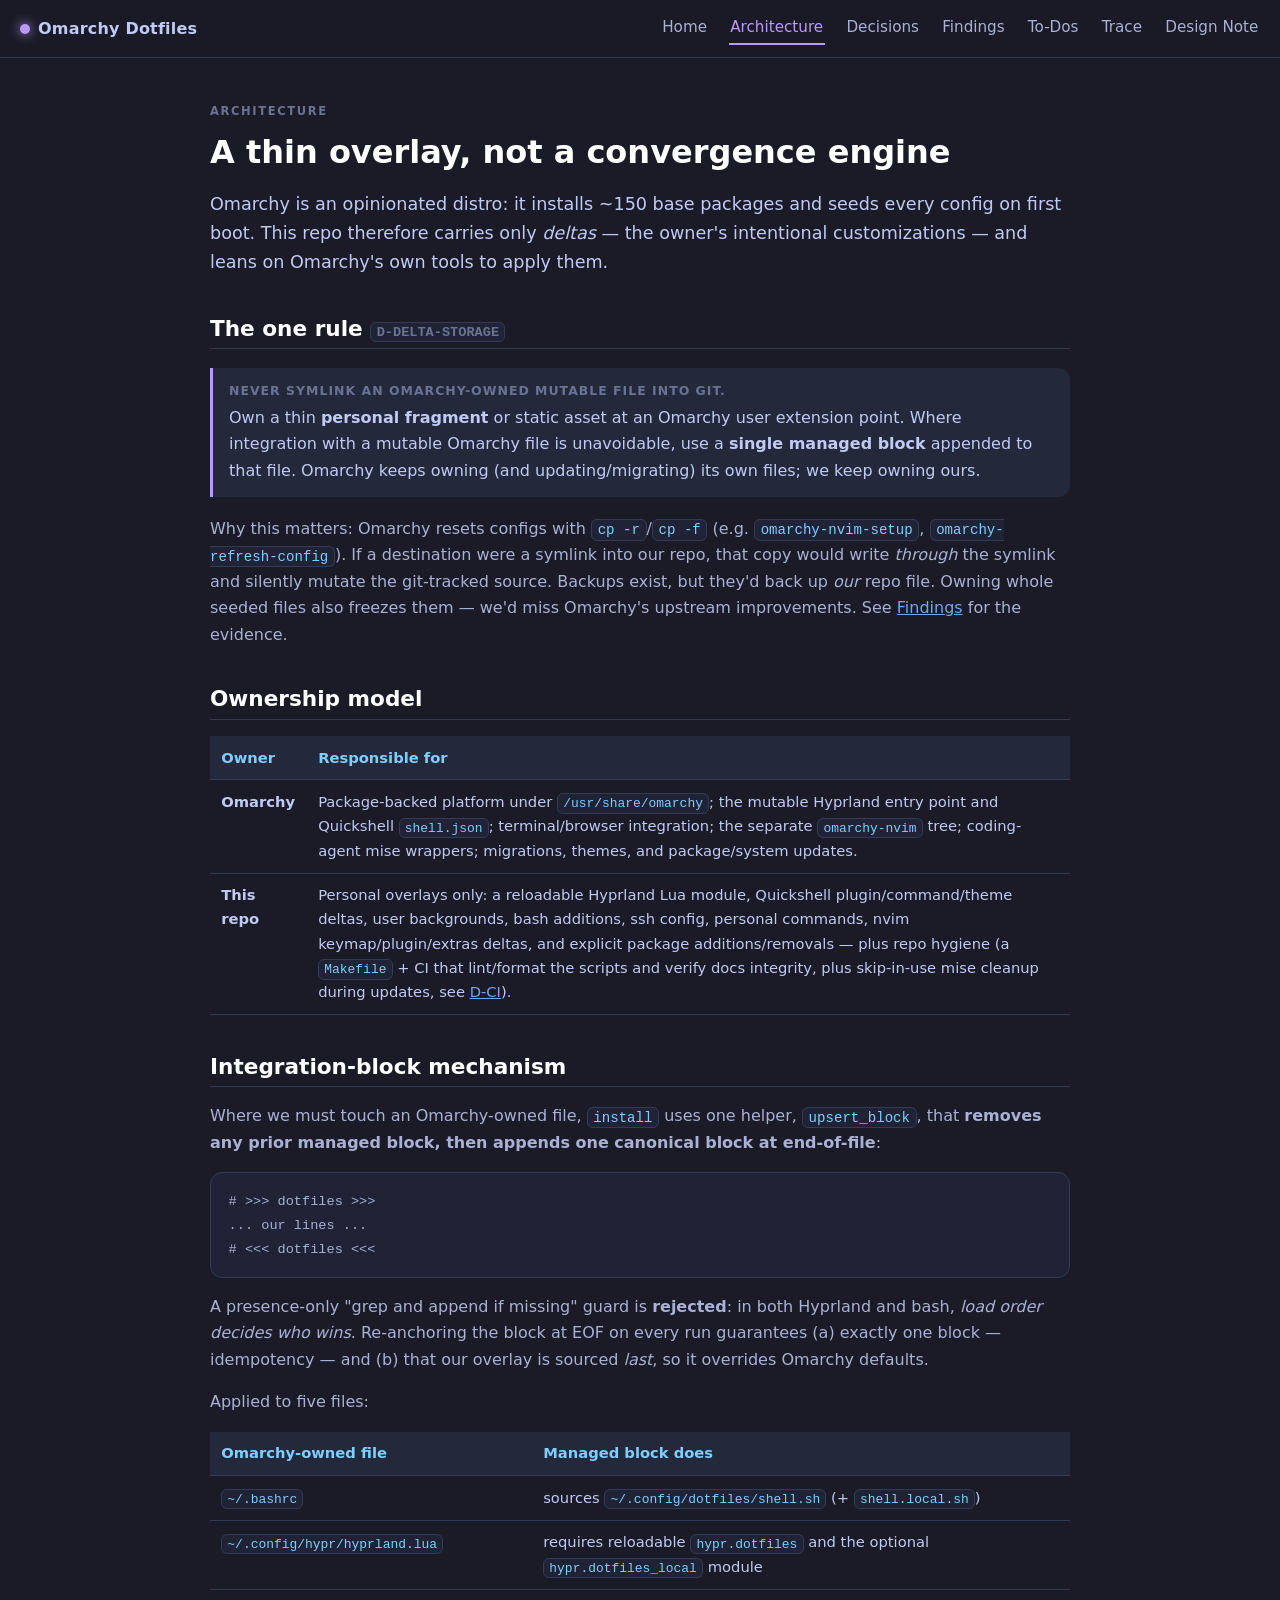
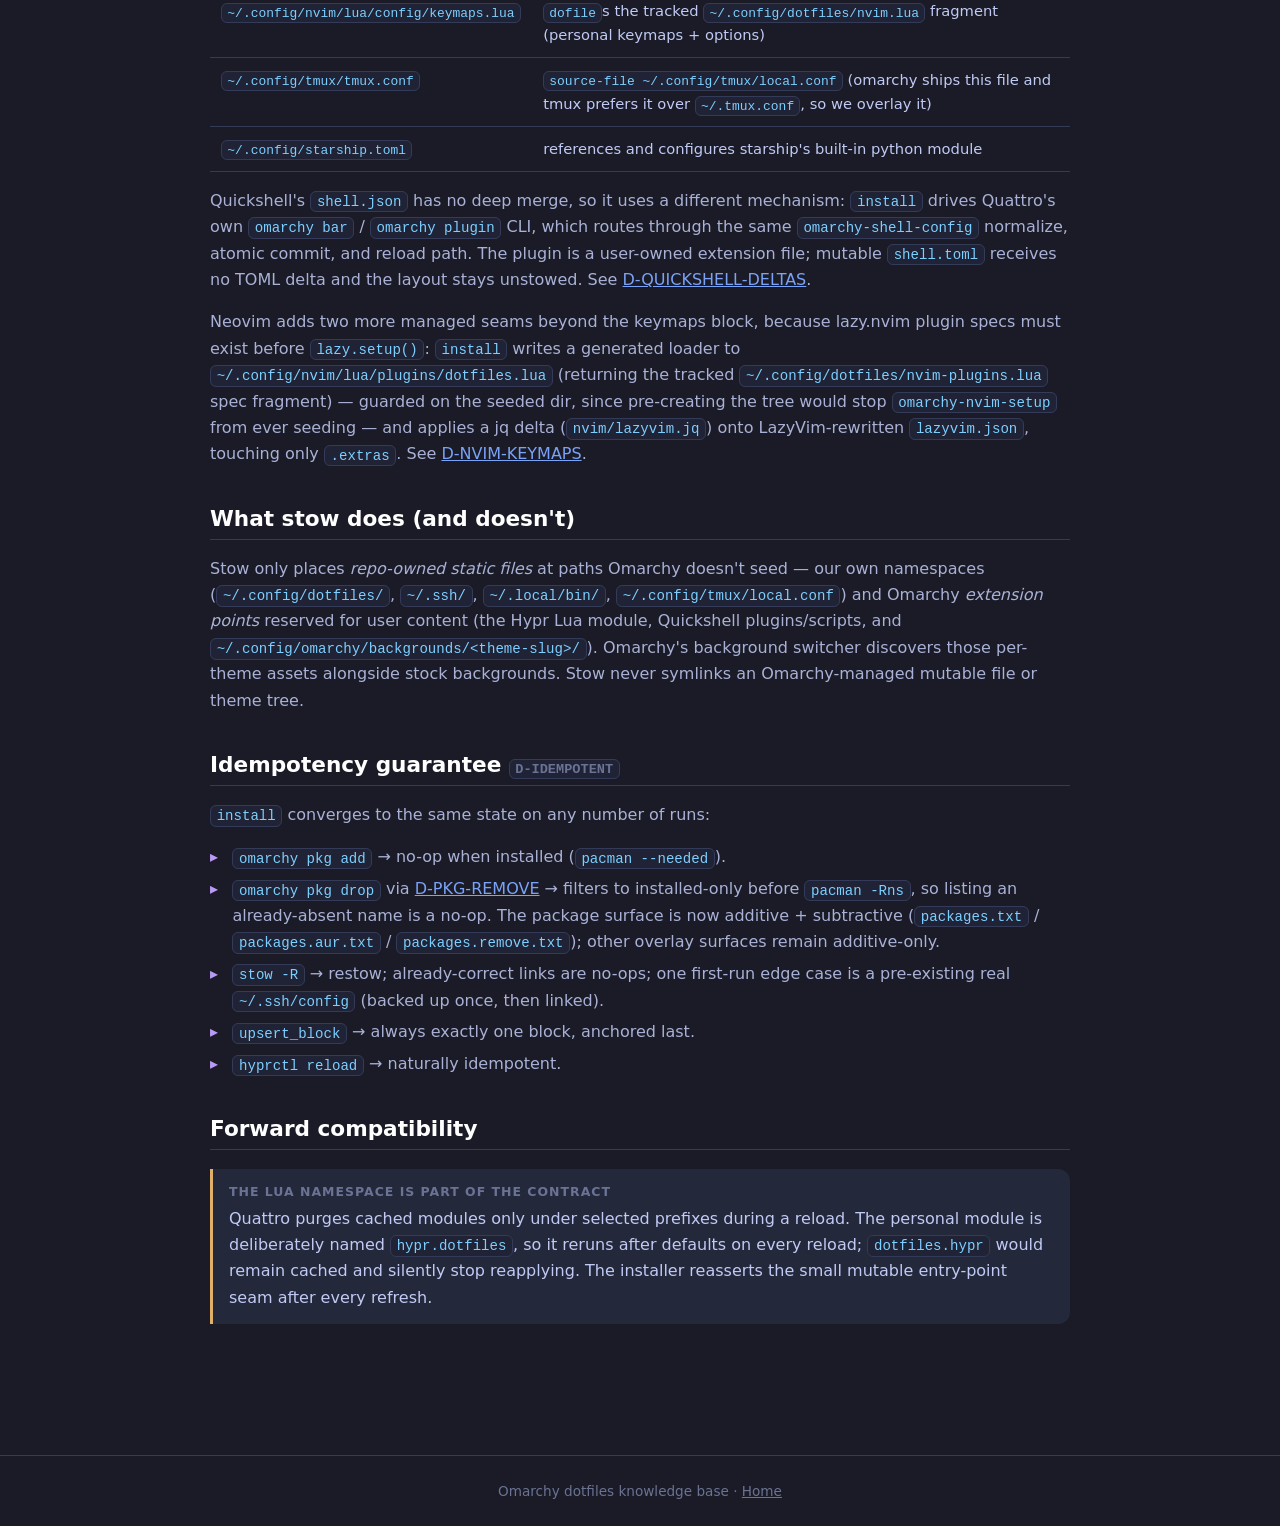
==== docs/architecture.html @ f09c7f9b "feat: clean unused mise versions during updates while retaining live consumers" ====
<!doctype html>
<html lang="en">
  <head>
    <meta charset="utf-8" />
    <meta name="viewport" content="width=device-width, initial-scale=1" />
    <title>Architecture — Omarchy Dotfiles</title>
    <link rel="stylesheet" href="style.css" />
  </head>
  <body>
    <nav class="topnav">
      <a class="brand" href="index.html"
        ><span class="dot"></span> Omarchy Dotfiles</a
      >
      <a class="nav" href="index.html">Home</a>
      <a class="nav" href="architecture.html" aria-current="page"
        >Architecture</a
      >
      <a class="nav" href="decisions.html">Decisions</a>
      <a class="nav" href="findings.html">Findings</a>
      <a class="nav" href="todos.html">To-Dos</a>
      <a class="nav" href="traceability.html">Trace</a>
      <a class="nav" href="augmentation-approach.html">Design Note</a>
    </nav>

    <div class="container">
      <p class="eyebrow">Architecture</p>
      <h1>A thin overlay, not a convergence engine</h1>
      <p class="lead">
        Omarchy is an opinionated distro: it installs ~150 base packages and
        seeds every config on first boot. This repo therefore carries only
        <em>deltas</em> — the owner's intentional customizations — and leans on
        Omarchy's own tools to apply them.
      </p>

      <h2 id="D-DELTA-STORAGE">
        The one rule <code class="meta">D-DELTA-STORAGE</code>
      </h2>
      <div class="callout key">
        <span class="label"
          >Never symlink an Omarchy-owned mutable file into git.</span
        >
        Own a thin <strong>personal fragment</strong> or static asset at an
        Omarchy user extension point. Where integration with a mutable Omarchy
        file is unavoidable, use a <strong>single managed block</strong>
        appended to that file. Omarchy keeps owning (and updating/migrating) its
        own files; we keep owning ours.
      </div>
      <p>
        Why this matters: Omarchy resets configs with
        <code>cp&nbsp;-r</code>/<code>cp&nbsp;-f</code> (e.g.
        <code>omarchy-nvim-setup</code>, <code>omarchy-refresh-config</code>).
        If a destination were a symlink into our repo, that copy would write
        <em>through</em> the symlink and silently mutate the git-tracked source.
        Backups exist, but they'd back up <em>our</em> repo file. Owning whole
        seeded files also freezes them — we'd miss Omarchy's upstream
        improvements. See <a href="findings.html">Findings</a> for the evidence.
      </p>

      <h2>Ownership model</h2>
      <table>
        <thead>
          <tr>
            <th>Owner</th>
            <th>Responsible for</th>
          </tr>
        </thead>
        <tbody>
          <tr>
            <td><strong>Omarchy</strong></td>
            <td>
              Package-backed platform under <code>/usr/share/omarchy</code>; the
              mutable Hyprland entry point and Quickshell
              <code>shell.json</code>; terminal/browser integration; the
              separate <code>omarchy-nvim</code> tree; coding-agent mise
              wrappers; migrations, themes, and package/system updates.
            </td>
          </tr>
          <tr>
            <td><strong>This repo</strong></td>
            <td>
              Personal overlays only: a reloadable Hyprland Lua module,
              Quickshell plugin/command/theme deltas, user backgrounds, bash
              additions, ssh config, personal commands, nvim
              keymap/plugin/extras deltas, and explicit package
              additions/removals — plus repo hygiene (a <code>Makefile</code> +
              CI that lint/format the scripts and verify docs integrity, plus
              skip-in-use mise cleanup during updates, see
              <a href="decisions.html#D-CI">D-CI</a>).
            </td>
          </tr>
        </tbody>
      </table>

      <h2>Integration-block mechanism</h2>
      <p>
        Where we must touch an Omarchy-owned file, <code>install</code> uses one
        helper, <code>upsert_block</code>, that
        <strong
          >removes any prior managed block, then appends one canonical block at
          end-of-file</strong
        >:
      </p>
      <pre><code># &gt;&gt;&gt; dotfiles &gt;&gt;&gt;
... our lines ...
# &lt;&lt;&lt; dotfiles &lt;&lt;&lt;</code></pre>
      <p>
        A presence-only "grep and append if missing" guard is
        <strong>rejected</strong>: in both Hyprland and bash,
        <em>load order decides who wins</em>. Re-anchoring the block at EOF on
        every run guarantees (a) exactly one block — idempotency — and (b) that
        our overlay is sourced <em>last</em>, so it overrides Omarchy defaults.
      </p>
      <p>Applied to five files:</p>
      <table>
        <thead>
          <tr>
            <th>Omarchy-owned file</th>
            <th>Managed block does</th>
          </tr>
        </thead>
        <tbody>
          <tr>
            <td><code>~/.bashrc</code></td>
            <td>
              sources <code>~/.config/dotfiles/shell.sh</code> (+
              <code>shell.local.sh</code>)
            </td>
          </tr>
          <tr>
            <td><code>~/.config/hypr/hyprland.lua</code></td>
            <td>
              requires reloadable <code>hypr.dotfiles</code> and the optional
              <code>hypr.dotfiles_local</code> module
            </td>
          </tr>
          <tr>
            <td><code>~/.config/nvim/lua/config/keymaps.lua</code></td>
            <td>
              <code>dofile</code>s the tracked
              <code>~/.config/dotfiles/nvim.lua</code> fragment (personal
              keymaps + options)
            </td>
          </tr>
          <tr>
            <td><code>~/.config/tmux/tmux.conf</code></td>
            <td>
              <code>source-file ~/.config/tmux/local.conf</code> (omarchy ships
              this file and tmux prefers it over <code>~/.tmux.conf</code>, so
              we overlay it)
            </td>
          </tr>
          <tr>
            <td><code>~/.config/starship.toml</code></td>
            <td>references and configures starship's built-in python module</td>
          </tr>
        </tbody>
      </table>
      <p>
        Quickshell's <code>shell.json</code> has no deep merge, so it uses a
        different mechanism: <code>install</code> drives Quattro's own
        <code>omarchy bar</code> / <code>omarchy plugin</code> CLI, which routes
        through the same <code>omarchy-shell-config</code> normalize, atomic
        commit, and reload path. The plugin is a user-owned extension file;
        mutable <code>shell.toml</code> receives no TOML delta and the layout
        stays unstowed. See
        <a href="decisions.html#D-QUICKSHELL-DELTAS">D-QUICKSHELL-DELTAS</a>.
      </p>
      <p>
        Neovim adds two more managed seams beyond the keymaps block, because
        lazy.nvim plugin specs must exist before <code>lazy.setup()</code>:
        <code>install</code> writes a generated loader to
        <code>~/.config/nvim/lua/plugins/dotfiles.lua</code> (returning the
        tracked <code>~/.config/dotfiles/nvim-plugins.lua</code> spec fragment)
        — guarded on the seeded dir, since pre-creating the tree would stop
        <code>omarchy-nvim-setup</code> from ever seeding — and applies a jq
        delta (<code>nvim/lazyvim.jq</code>) onto LazyVim-rewritten
        <code>lazyvim.json</code>, touching only <code>.extras</code>. See
        <a href="decisions.html#D-NVIM-KEYMAPS">D-NVIM-KEYMAPS</a>.
      </p>

      <h2>What stow does (and doesn't)</h2>
      <p>
        Stow only places <em>repo-owned static files</em> at paths Omarchy
        doesn't seed — our own namespaces (<code>~/.config/dotfiles/</code>,
        <code>~/.ssh/</code>, <code>~/.local/bin/</code>,
        <code>~/.config/tmux/local.conf</code>) and Omarchy
        <em>extension points</em> reserved for user content (the Hypr Lua
        module, Quickshell plugins/scripts, and
        <code>~/.config/omarchy/backgrounds/&lt;theme-slug&gt;/</code>).
        Omarchy's background switcher discovers those per-theme assets alongside
        stock backgrounds. Stow never symlinks an Omarchy-managed mutable file
        or theme tree.
      </p>

      <h2 id="D-IDEMPOTENT">
        Idempotency guarantee <code class="meta">D-IDEMPOTENT</code>
      </h2>
      <p>
        <code>install</code> converges to the same state on any number of runs:
      </p>
      <ul class="clean">
        <li>
          <code>omarchy pkg add</code> → no-op when installed (<code
            >pacman --needed</code
          >).
        </li>
        <li>
          <code>omarchy pkg drop</code> via
          <a href="decisions.html#D-PKG-REMOVE">D-PKG-REMOVE</a> → filters to
          installed-only before <code>pacman -Rns</code>, so listing an
          already-absent name is a no-op. The package surface is now additive +
          subtractive (<code>packages.txt</code> /
          <code>packages.aur.txt</code> / <code>packages.remove.txt</code>);
          other overlay surfaces remain additive-only.
        </li>
        <li>
          <code>stow -R</code> → restow; already-correct links are no-ops; one
          first-run edge case is a pre-existing real
          <code>~/.ssh/config</code> (backed up once, then linked).
        </li>
        <li>
          <code>upsert_block</code> → always exactly one block, anchored last.
        </li>
        <li><code>hyprctl reload</code> → naturally idempotent.</li>
      </ul>

      <h2>Forward compatibility</h2>
      <div class="callout warn">
        <span class="label">The Lua namespace is part of the contract</span>
        Quattro purges cached modules only under selected prefixes during a
        reload. The personal module is deliberately named
        <code>hypr.dotfiles</code>, so it reruns after defaults on every reload;
        <code>dotfiles.hypr</code> would remain cached and silently stop
        reapplying. The installer reasserts the small mutable entry-point seam
        after every refresh.
      </div>
    </div>

    <footer>
      Omarchy dotfiles knowledge base · <a href="index.html">Home</a>
    </footer>
  </body>
</html>
---- docs/style.css ----
/* Match Omarchy's active Tokyo Night theme. */

:root {
  --bg:        #1a1b26;
  --bg-soft:   #1f2335;
  --surface:   #24283b;
  --surface-2: #2a2f45;
  --border:    #343b58;
  --text:      #c0caf5;
  --text-soft: #a9b1d6;
  --muted:     #6b7394;
  --blue:      #7aa2f7;
  --cyan:      #7dcfff;
  --purple:    #bb9af7;
  --green:     #9ece6a;
  --orange:    #e0af68;
  --red:       #f7768e;
  --radius:    12px;
  --maxw:      900px;
}

* { box-sizing: border-box; }

html { scroll-behavior: smooth; }

body {
  margin: 0;
  background: var(--bg);
  color: var(--text);
  font-family: ui-sans-serif, system-ui, -apple-system, "Segoe UI", Roboto, Helvetica, Arial, sans-serif;
  line-height: 1.65;
  font-size: 16px;
}

.topnav {
  position: sticky; top: 0; z-index: 10;
  display: flex; flex-wrap: wrap; align-items: center; gap: .25rem 1.25rem;
  padding: .75rem 1.25rem;
  background: rgba(26, 27, 38, .85);
  backdrop-filter: blur(8px);
  border-bottom: 1px solid var(--border);
}
.topnav .brand {
  font-weight: 700; letter-spacing: .2px; margin-right: auto;
  color: var(--text); text-decoration: none; display: flex; align-items: center; gap: .5rem;
}
.topnav .brand .dot { width: 10px; height: 10px; border-radius: 50%; background: var(--purple); box-shadow: 0 0 12px var(--purple); }
.topnav a.nav { color: var(--text-soft); text-decoration: none; padding: .2rem .1rem; border-bottom: 2px solid transparent; font-size: .95rem; }
.topnav a.nav:hover { color: var(--cyan); border-bottom-color: var(--cyan); }
.topnav a.nav[aria-current="page"] { color: var(--purple); border-bottom-color: var(--purple); }

.container { max-width: var(--maxw); margin: 0 auto; padding: 2rem 1.25rem 4rem; }

h1, h2, h3 { line-height: 1.25; color: #fff; }
h1 { font-size: 2rem; margin: .2rem 0 .4rem; }
h2 { font-size: 1.35rem; margin: 2.4rem 0 .8rem; padding-bottom: .35rem; border-bottom: 1px solid var(--border); }
h3 { font-size: 1.08rem; margin: 1.6rem 0 .5rem; color: var(--cyan); }
p, li { color: var(--text-soft); }
a { color: var(--blue); }
a:hover { color: var(--cyan); }
.lead { font-size: 1.1rem; color: var(--text); }
.eyebrow { text-transform: uppercase; letter-spacing: .14em; font-size: .72rem; color: var(--muted); font-weight: 600; }
.meta { color: var(--muted); font-size: .85rem; }
hr { border: none; border-top: 1px solid var(--border); margin: 2rem 0; }

.hero { padding: 1rem 0 .5rem; }
.hero h1 { font-size: 2.4rem; }

.cards { display: grid; grid-template-columns: repeat(auto-fill, minmax(240px, 1fr)); gap: 1rem; margin: 1.5rem 0; }
.card {
  display: block; text-decoration: none; color: inherit;
  background: var(--surface); border: 1px solid var(--border); border-radius: var(--radius);
  padding: 1.1rem 1.2rem; transition: transform .12s ease, border-color .12s ease, background .12s ease;
}
.card:hover { transform: translateY(-2px); border-color: var(--purple); background: var(--surface-2); }
.card h3 { margin: 0 0 .35rem; color: var(--text); }
.card p { margin: 0; font-size: .9rem; color: var(--muted); }
.card .arrow { color: var(--purple); }

.badge { display: inline-block; font-size: .72rem; font-weight: 700; letter-spacing: .04em;
  padding: .12rem .5rem; border-radius: 999px; border: 1px solid transparent; vertical-align: middle; }
.badge-done   { color: var(--green);  background: rgba(158,206,106,.12); border-color: rgba(158,206,106,.35); }
.badge-active { color: var(--orange); background: rgba(224,175,104,.12); border-color: rgba(224,175,104,.35); }
.badge-todo   { color: var(--cyan);   background: rgba(125,207,255,.12); border-color: rgba(125,207,255,.35); }
.badge-future { color: var(--purple); background: rgba(187,154,247,.12); border-color: rgba(187,154,247,.35); }
.badge-drop   { color: var(--red);    background: rgba(247,118,142,.12); border-color: rgba(247,118,142,.35); }

code { font-family: "JetBrains Mono", ui-monospace, SFMono-Regular, Menlo, Consolas, monospace;
  font-size: .88em; background: var(--bg-soft); color: var(--cyan); padding: .12em .4em; border-radius: 6px; border: 1px solid var(--border); }
pre { background: var(--bg-soft); border: 1px solid var(--border); border-radius: var(--radius);
  padding: 1rem 1.1rem; overflow-x: auto; line-height: 1.5; }
pre code { background: none; border: none; padding: 0; color: var(--text-soft); font-size: .85rem; }

table { width: 100%; border-collapse: collapse; margin: 1rem 0; font-size: .92rem; }
th, td { text-align: left; padding: .6rem .7rem; border-bottom: 1px solid var(--border); vertical-align: top; }
th { color: var(--cyan); font-weight: 600; background: var(--surface); }
tr:hover td { background: var(--bg-soft); }

.callout { border-left: 3px solid var(--blue); background: var(--surface); border-radius: 0 var(--radius) var(--radius) 0;
  padding: .8rem 1rem; margin: 1.2rem 0; }
.callout.note { border-left-color: var(--cyan); }
.callout.warn { border-left-color: var(--orange); }
.callout.key  { border-left-color: var(--purple); }
.callout .label { font-weight: 700; font-size: .78rem; text-transform: uppercase; letter-spacing: .08em; color: var(--muted); display: block; margin-bottom: .2rem; }

ul.clean { list-style: none; padding-left: 0; }
ul.clean li { padding-left: 1.4rem; position: relative; margin: .35rem 0; }
ul.clean li::before { content: "▸"; color: var(--purple); position: absolute; left: 0; }

footer { border-top: 1px solid var(--border); margin-top: 3rem; padding: 1.5rem 1.25rem; text-align: center; color: var(--muted); font-size: .85rem; }
footer a { color: var(--muted); }

.kbd { font-family: ui-monospace, monospace; font-size: .82em; background: var(--surface-2); border: 1px solid var(--border);
  border-bottom-width: 2px; border-radius: 6px; padding: .08em .45em; color: var(--text); }
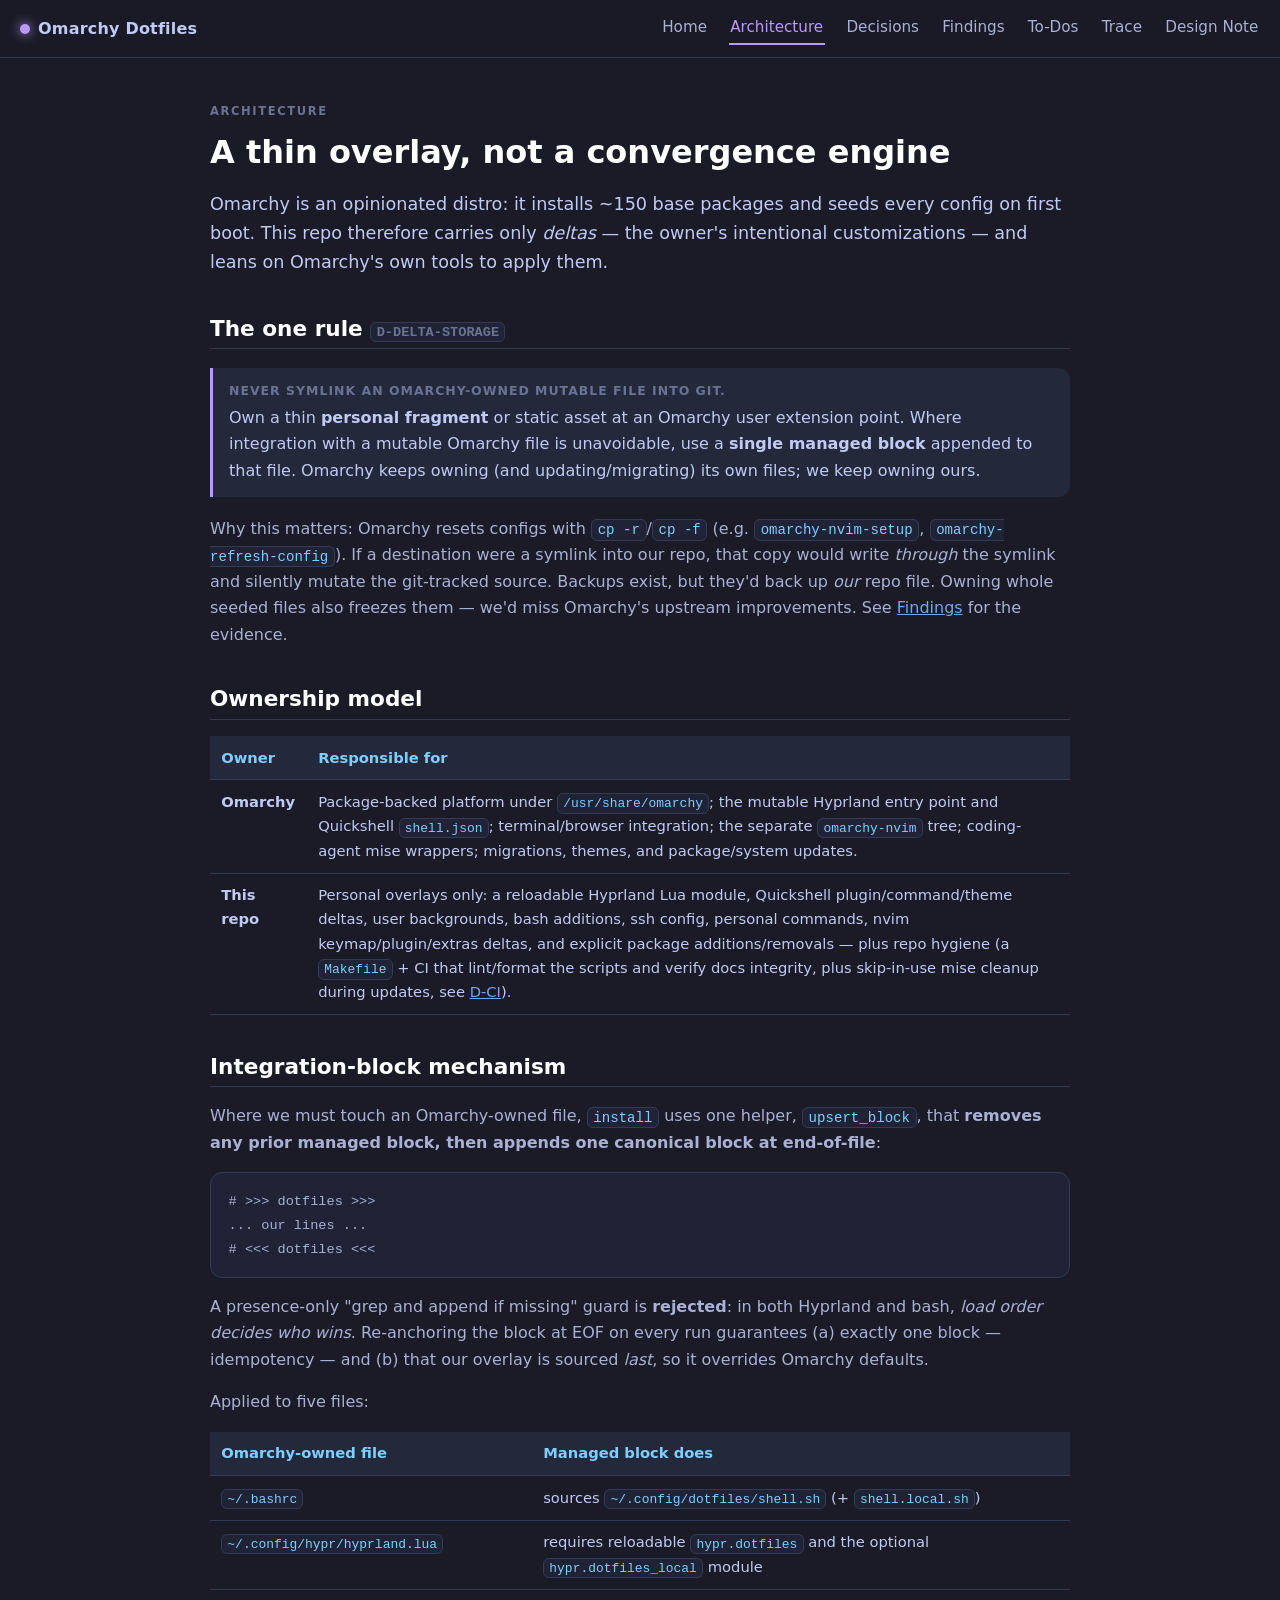
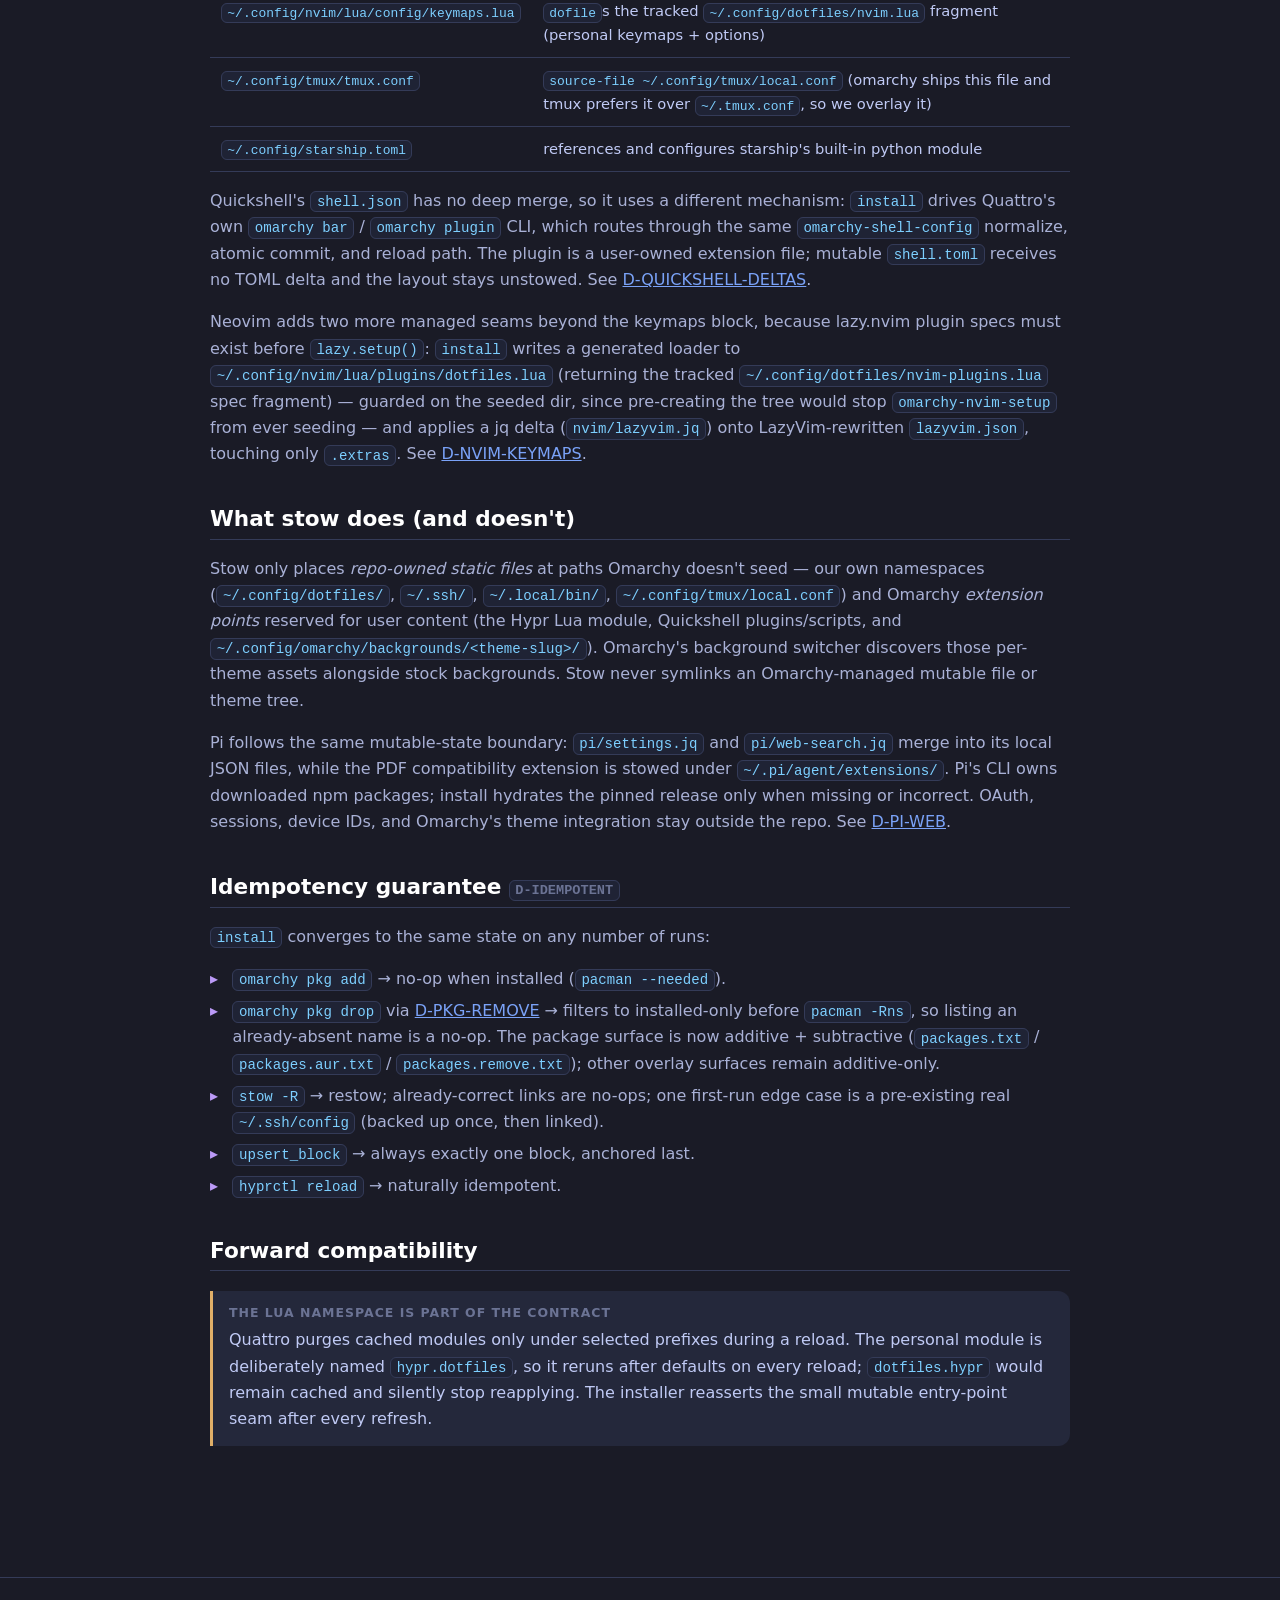
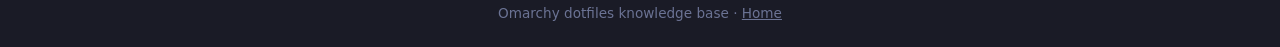
==== commit bfdfab72: "feat: reproduce Pi web access through the dotfiles overlay" ====
--- a/docs/architecture.html
+++ b/docs/architecture.html
@@ -192,6 +192,17 @@
         or theme tree.
       </p>
 
+      <p>
+        Pi follows the same mutable-state boundary:
+        <code>pi/settings.jq</code> and <code>pi/web-search.jq</code> merge into
+        its local JSON files, while the PDF compatibility extension is stowed
+        under <code>~/.pi/agent/extensions/</code>. Pi's CLI owns downloaded npm
+        packages; install hydrates the pinned release only when missing or
+        incorrect. OAuth, sessions, device IDs, and Omarchy's theme integration
+        stay outside the repo. See
+        <a href="decisions.html#D-PI-WEB">D-PI-WEB</a>.
+      </p>
+
       <h2 id="D-IDEMPOTENT">
         Idempotency guarantee <code class="meta">D-IDEMPOTENT</code>
       </h2>
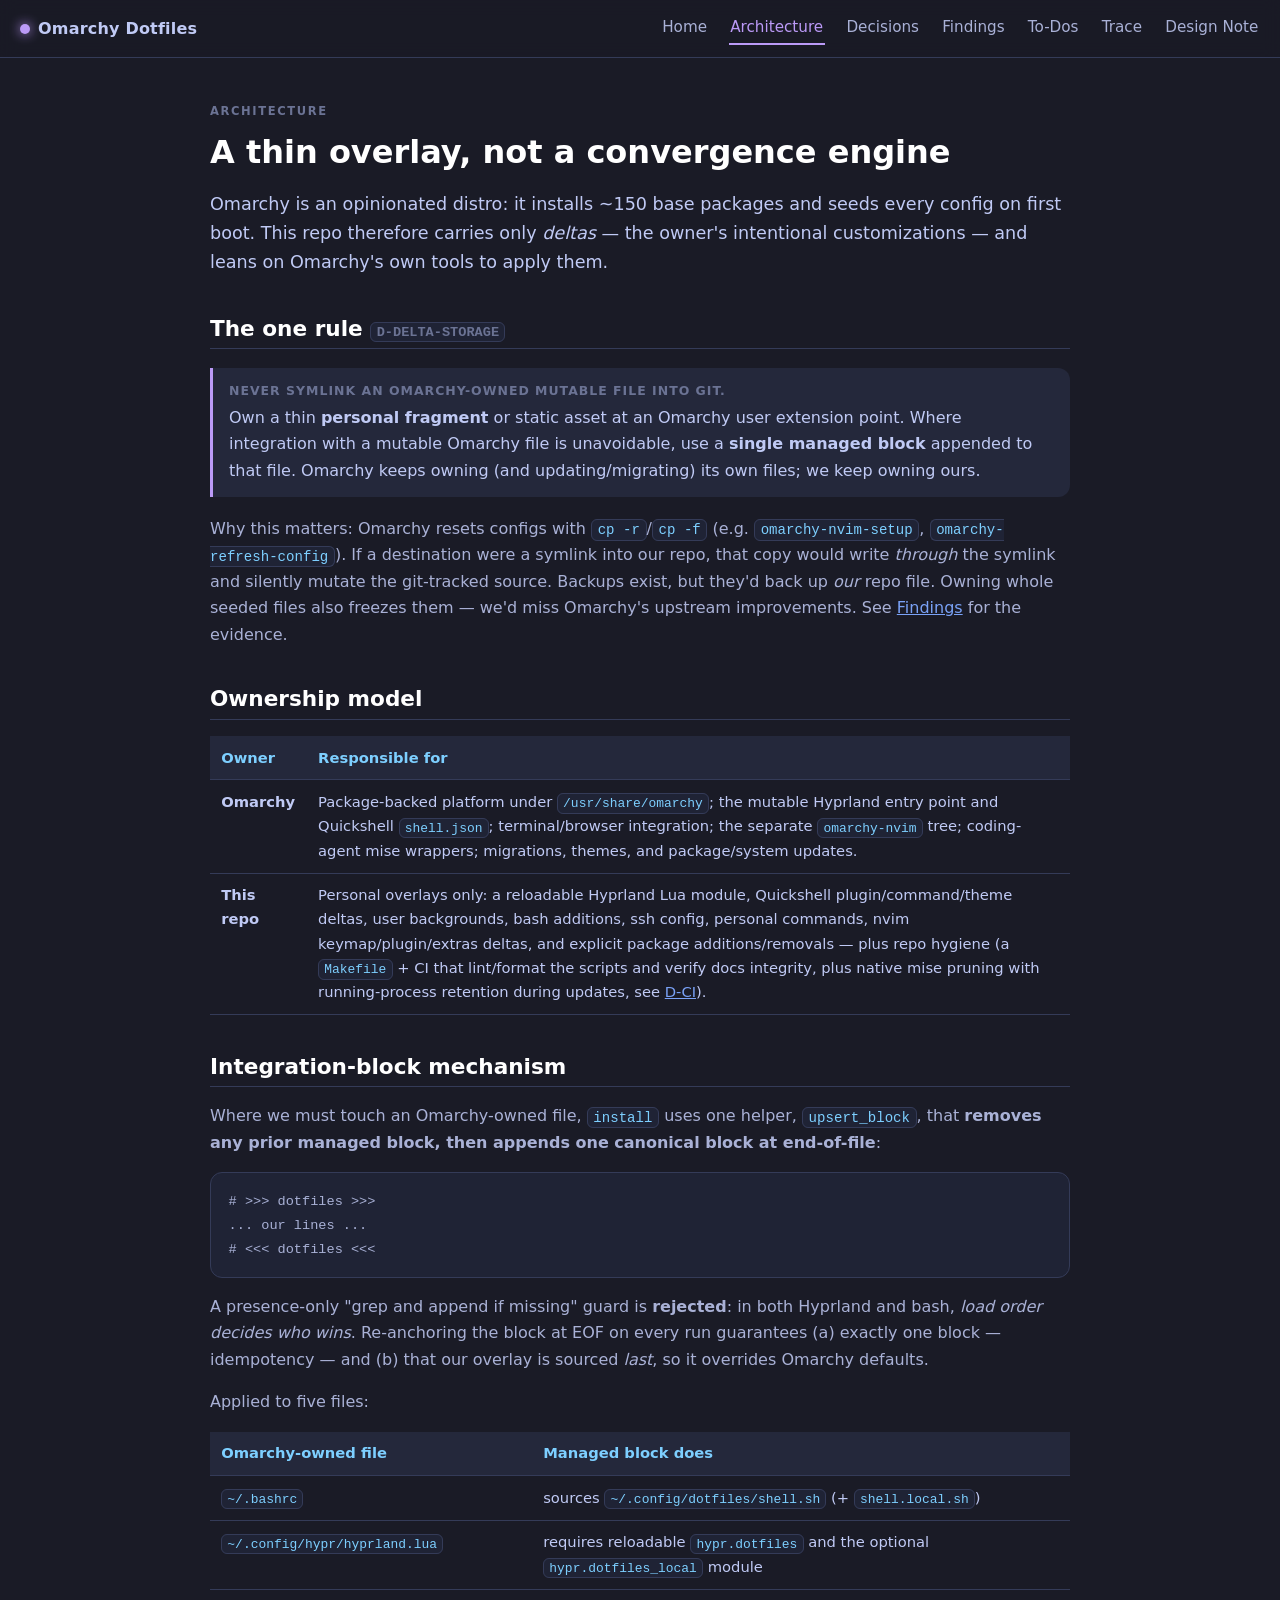
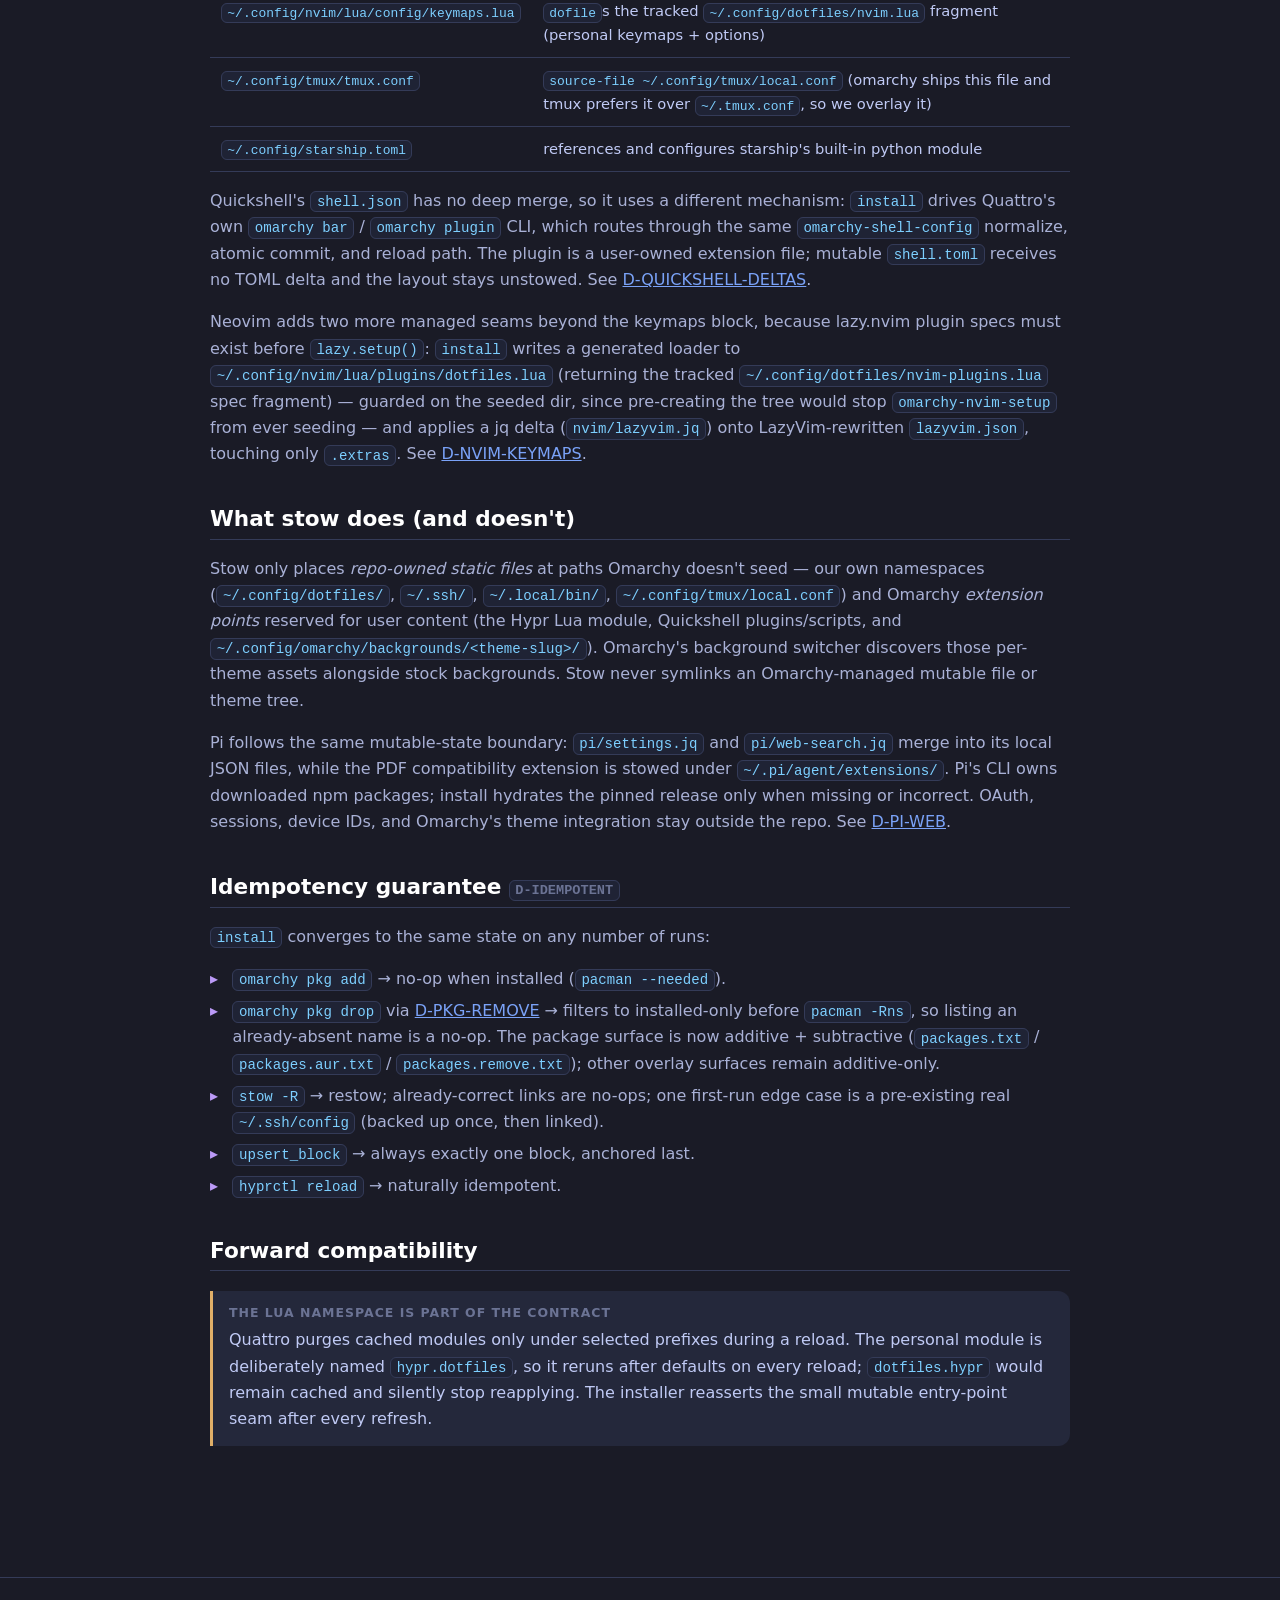
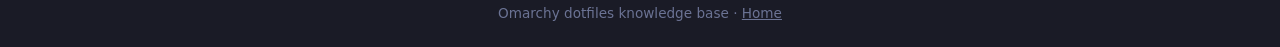
==== commit 2cf2fa35: "Simplify updates with native mise pruning and direct menu IPC" ====
--- a/docs/architecture.html
+++ b/docs/architecture.html
@@ -84,8 +84,8 @@
               keymap/plugin/extras deltas, and explicit package
               additions/removals — plus repo hygiene (a <code>Makefile</code> +
               CI that lint/format the scripts and verify docs integrity, plus
-              skip-in-use mise cleanup during updates, see
-              <a href="decisions.html#D-CI">D-CI</a>).
+              native mise pruning with running-process retention during updates,
+              see <a href="decisions.html#D-CI">D-CI</a>).
             </td>
           </tr>
         </tbody>
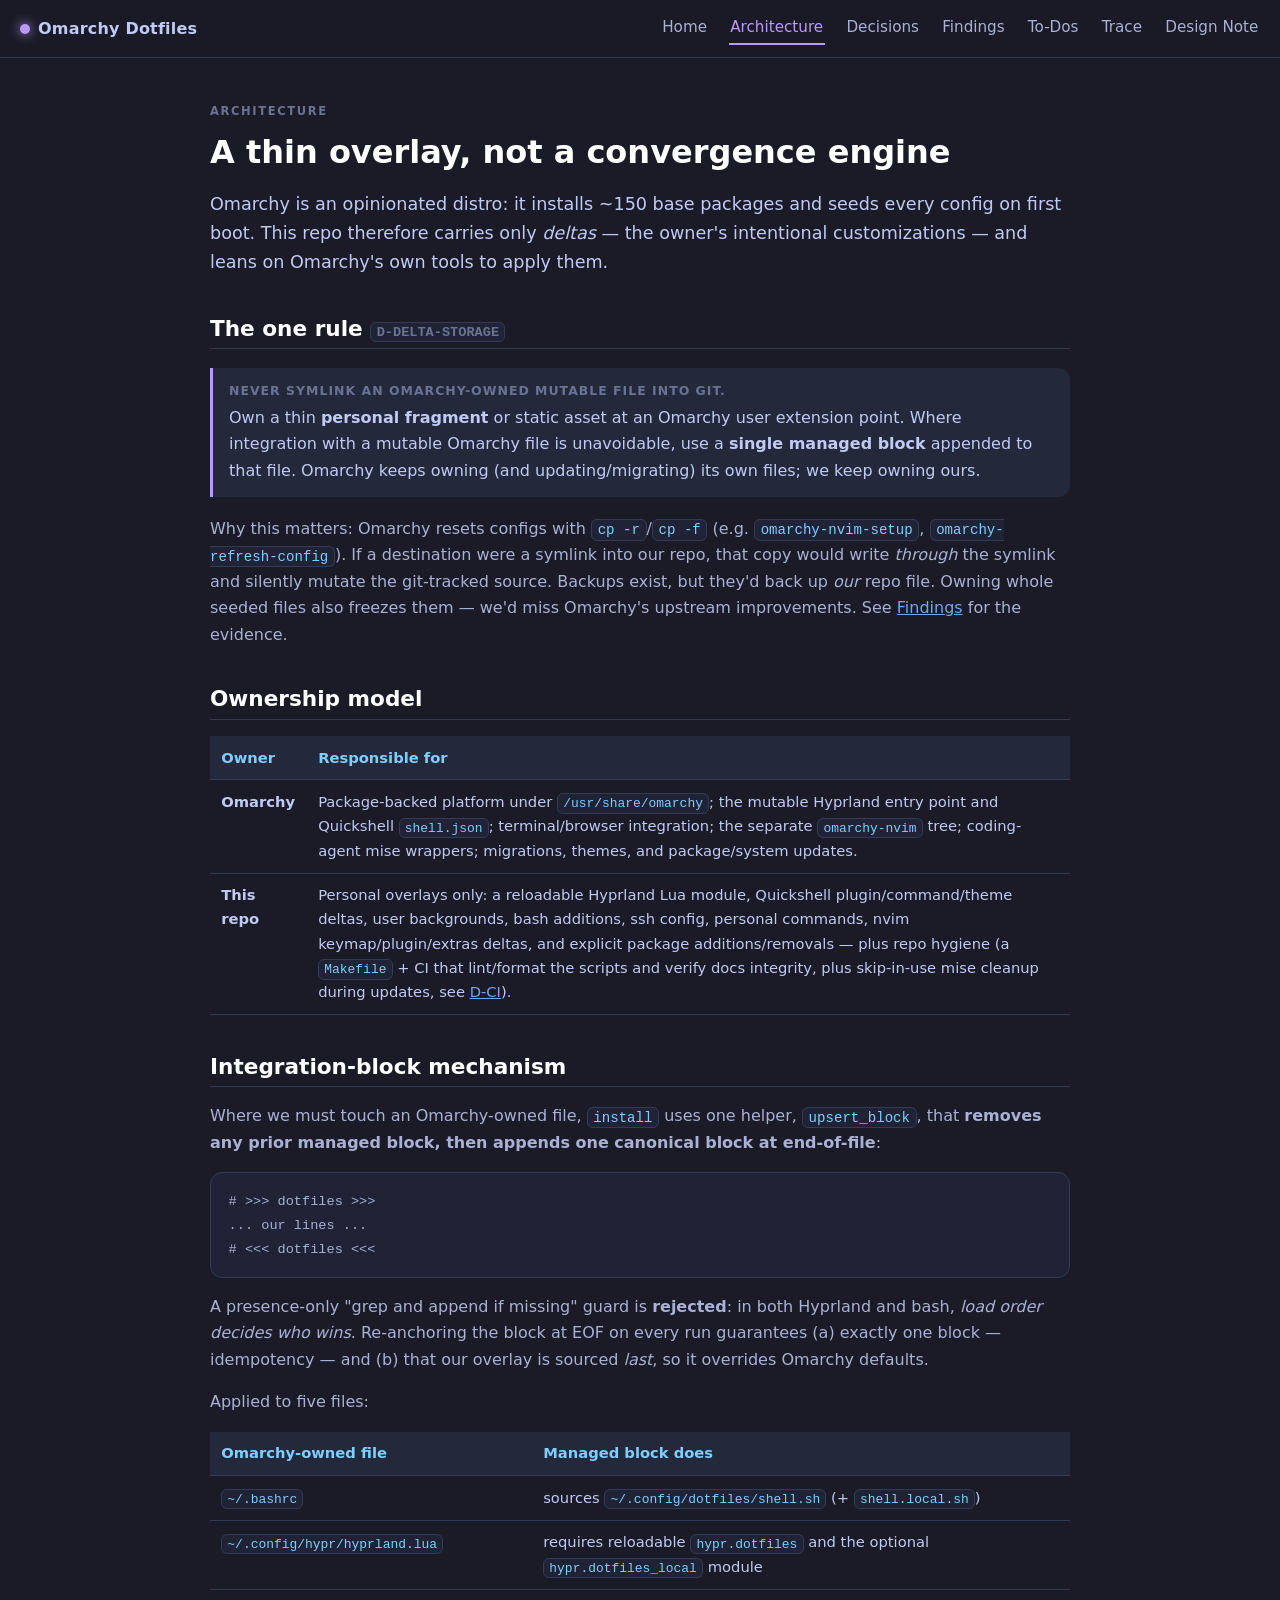
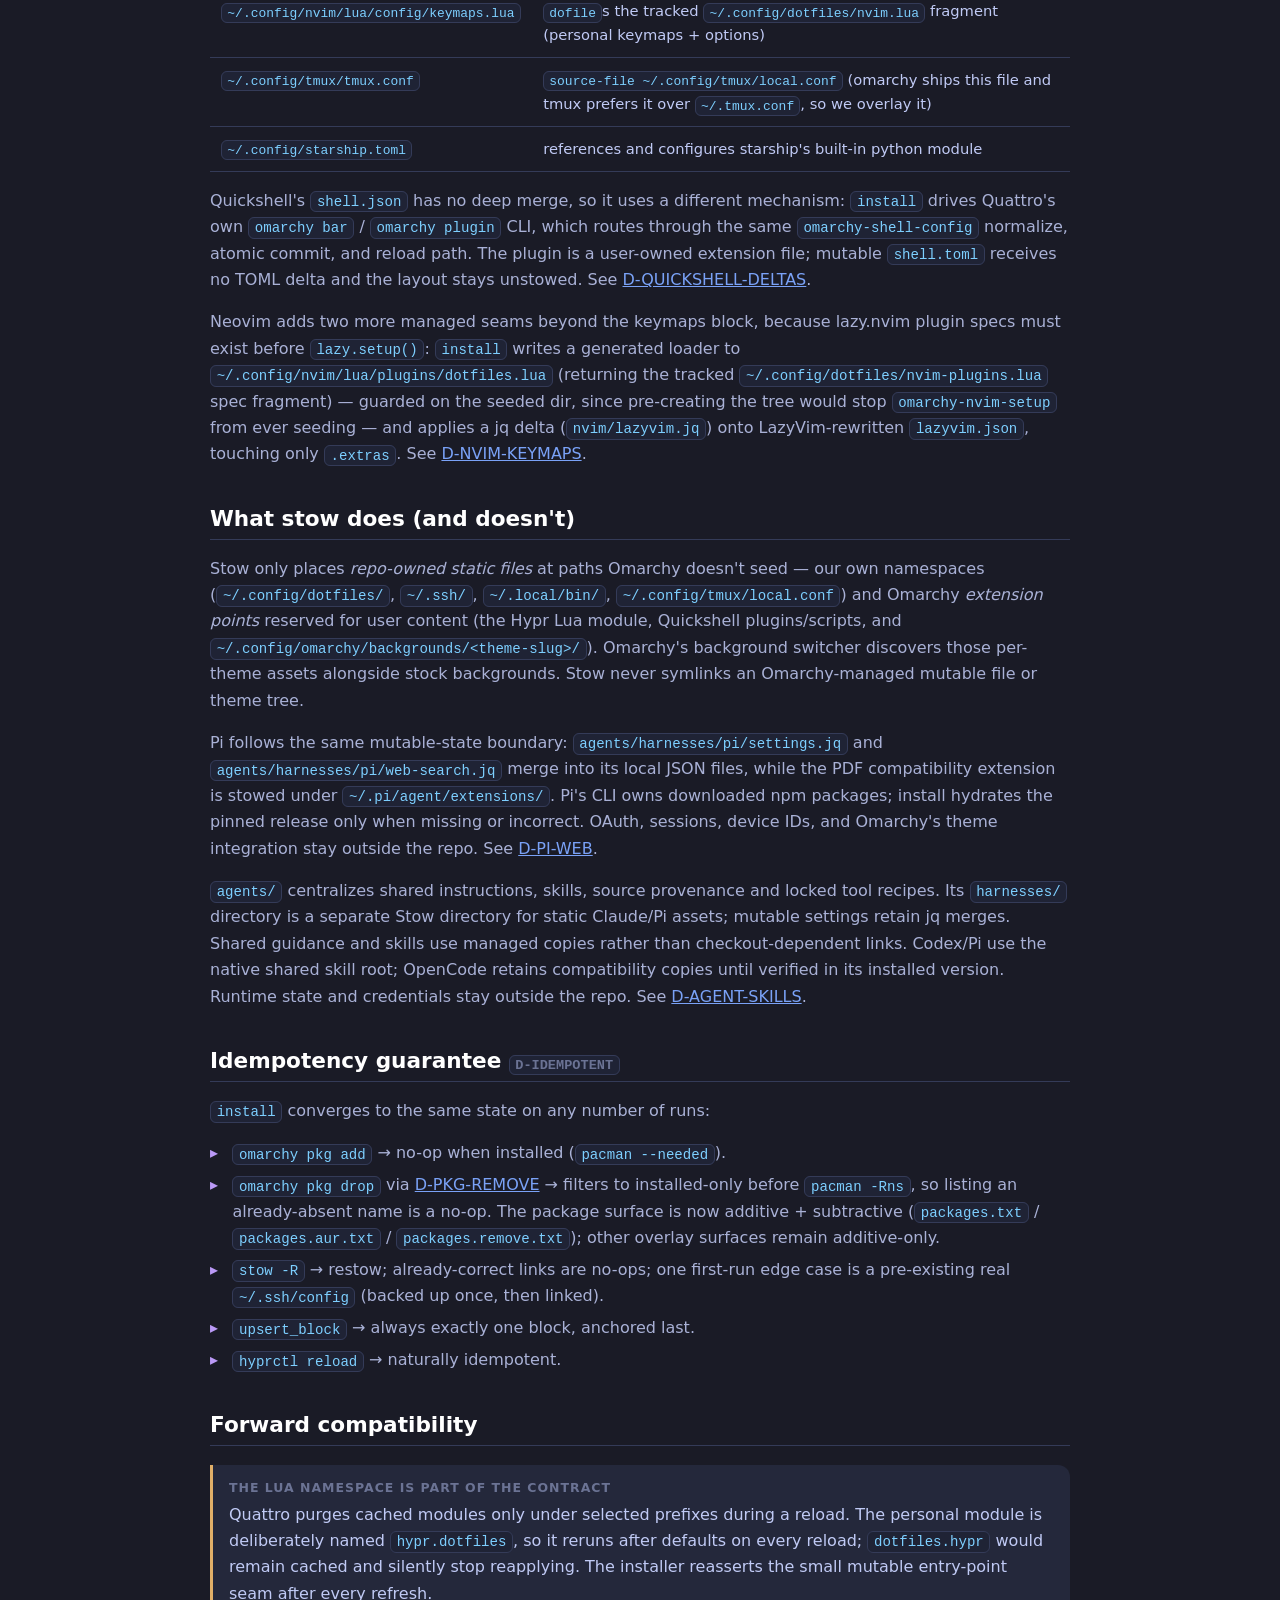
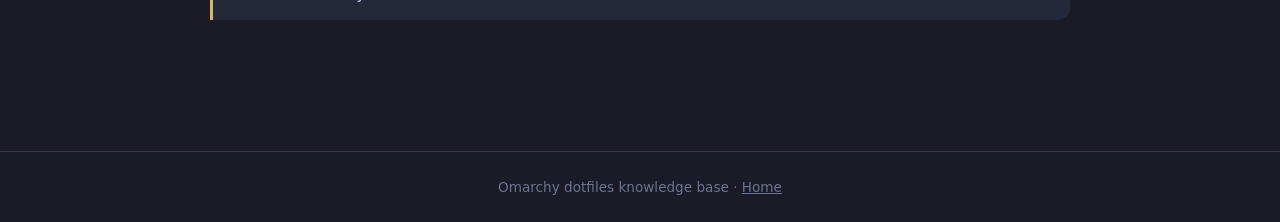
==== commit 533e8caa: "Centralize coding-agent configuration and shared skills Own portable instructions and skills, harnes" ====
--- a/docs/architecture.html
+++ b/docs/architecture.html
@@ -84,8 +84,8 @@
               keymap/plugin/extras deltas, and explicit package
               additions/removals — plus repo hygiene (a <code>Makefile</code> +
               CI that lint/format the scripts and verify docs integrity, plus
-              native mise pruning with running-process retention during updates,
-              see <a href="decisions.html#D-CI">D-CI</a>).
+              skip-in-use mise cleanup during updates, see
+              <a href="decisions.html#D-CI">D-CI</a>).
             </td>
           </tr>
         </tbody>
@@ -194,13 +194,26 @@
 
       <p>
         Pi follows the same mutable-state boundary:
-        <code>pi/settings.jq</code> and <code>pi/web-search.jq</code> merge into
-        its local JSON files, while the PDF compatibility extension is stowed
-        under <code>~/.pi/agent/extensions/</code>. Pi's CLI owns downloaded npm
+        <code>agents/harnesses/pi/settings.jq</code> and
+        <code>agents/harnesses/pi/web-search.jq</code> merge into its local JSON
+        files, while the PDF compatibility extension is stowed under
+        <code>~/.pi/agent/extensions/</code>. Pi's CLI owns downloaded npm
         packages; install hydrates the pinned release only when missing or
         incorrect. OAuth, sessions, device IDs, and Omarchy's theme integration
         stay outside the repo. See
         <a href="decisions.html#D-PI-WEB">D-PI-WEB</a>.
+      </p>
+
+      <p>
+        <code>agents/</code> centralizes shared instructions, skills, source
+        provenance and locked tool recipes. Its
+        <code>harnesses/</code> directory is a separate Stow directory for
+        static Claude/Pi assets; mutable settings retain jq merges. Shared
+        guidance and skills use managed copies rather than checkout-dependent
+        links. Codex/Pi use the native shared skill root; OpenCode retains
+        compatibility copies until verified in its installed version. Runtime
+        state and credentials stay outside the repo. See
+        <a href="decisions.html#D-AGENT-SKILLS">D-AGENT-SKILLS</a>.
       </p>
 
       <h2 id="D-IDEMPOTENT">
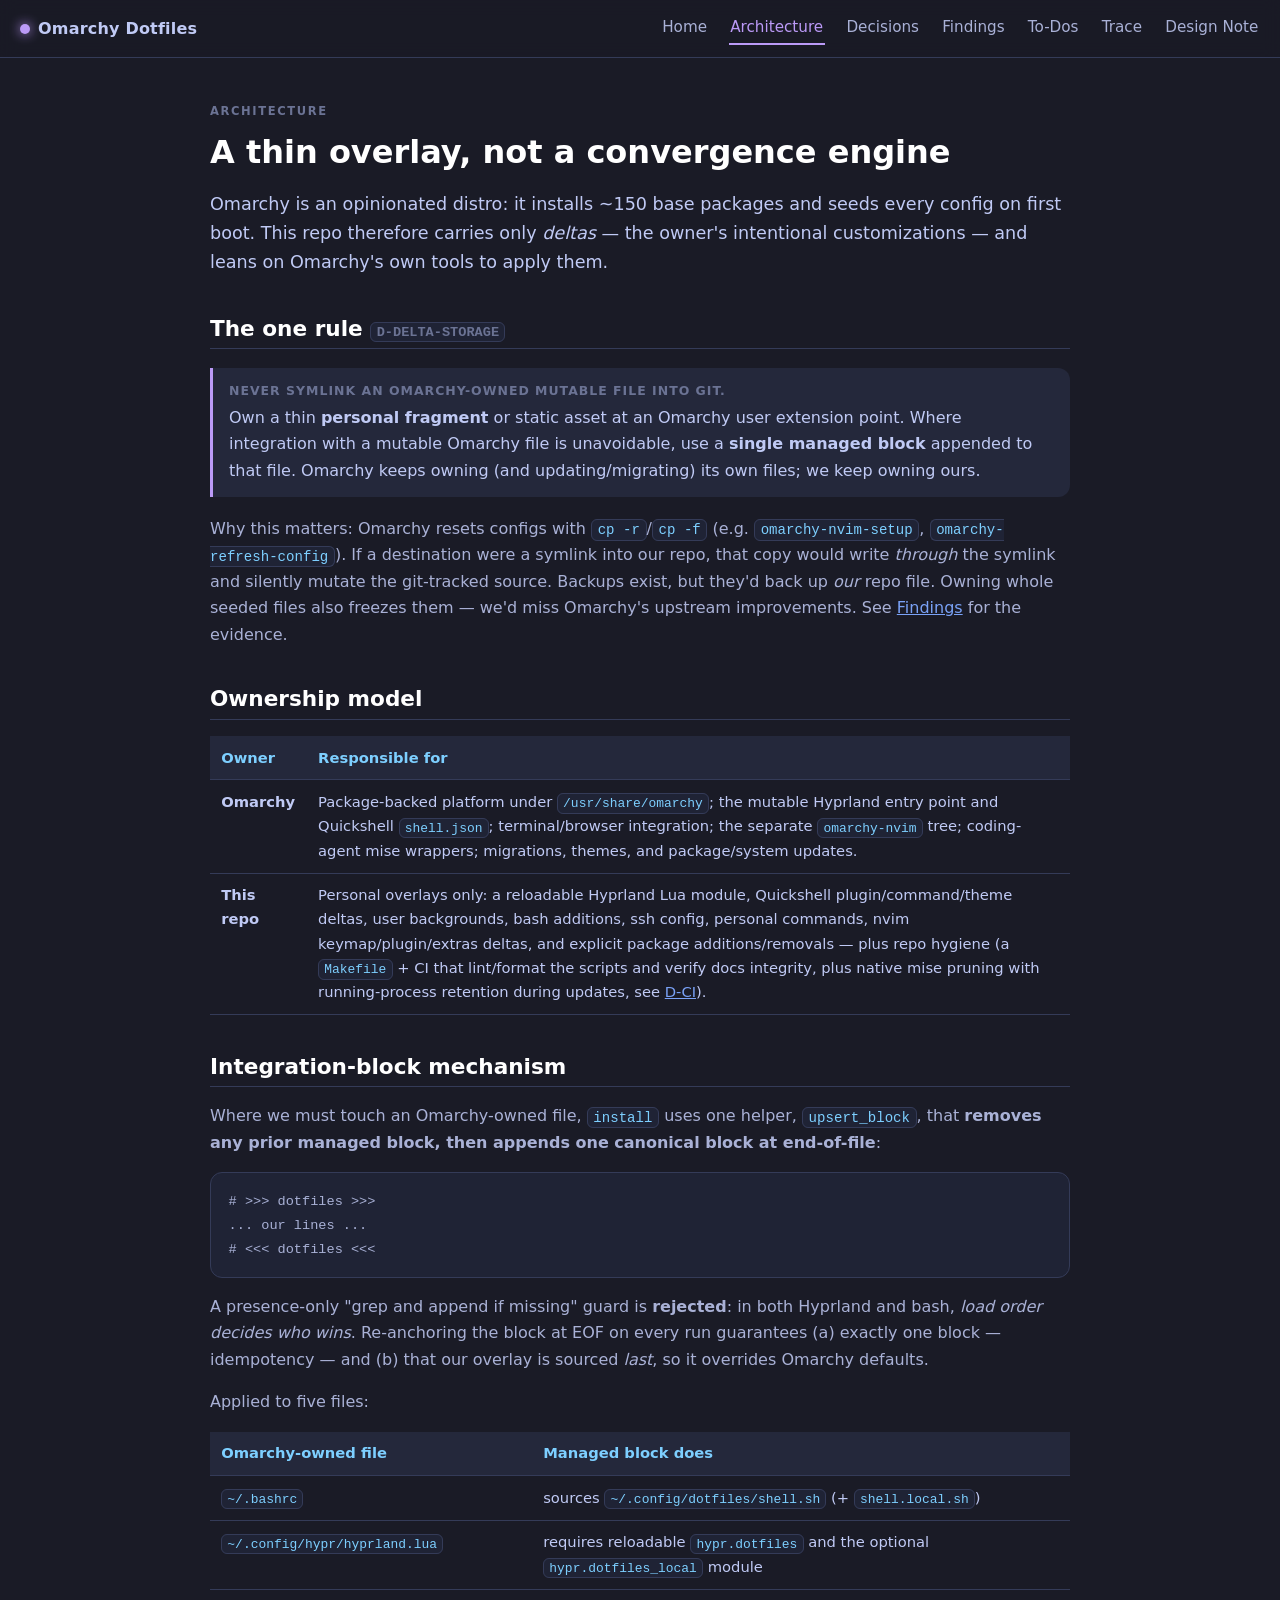
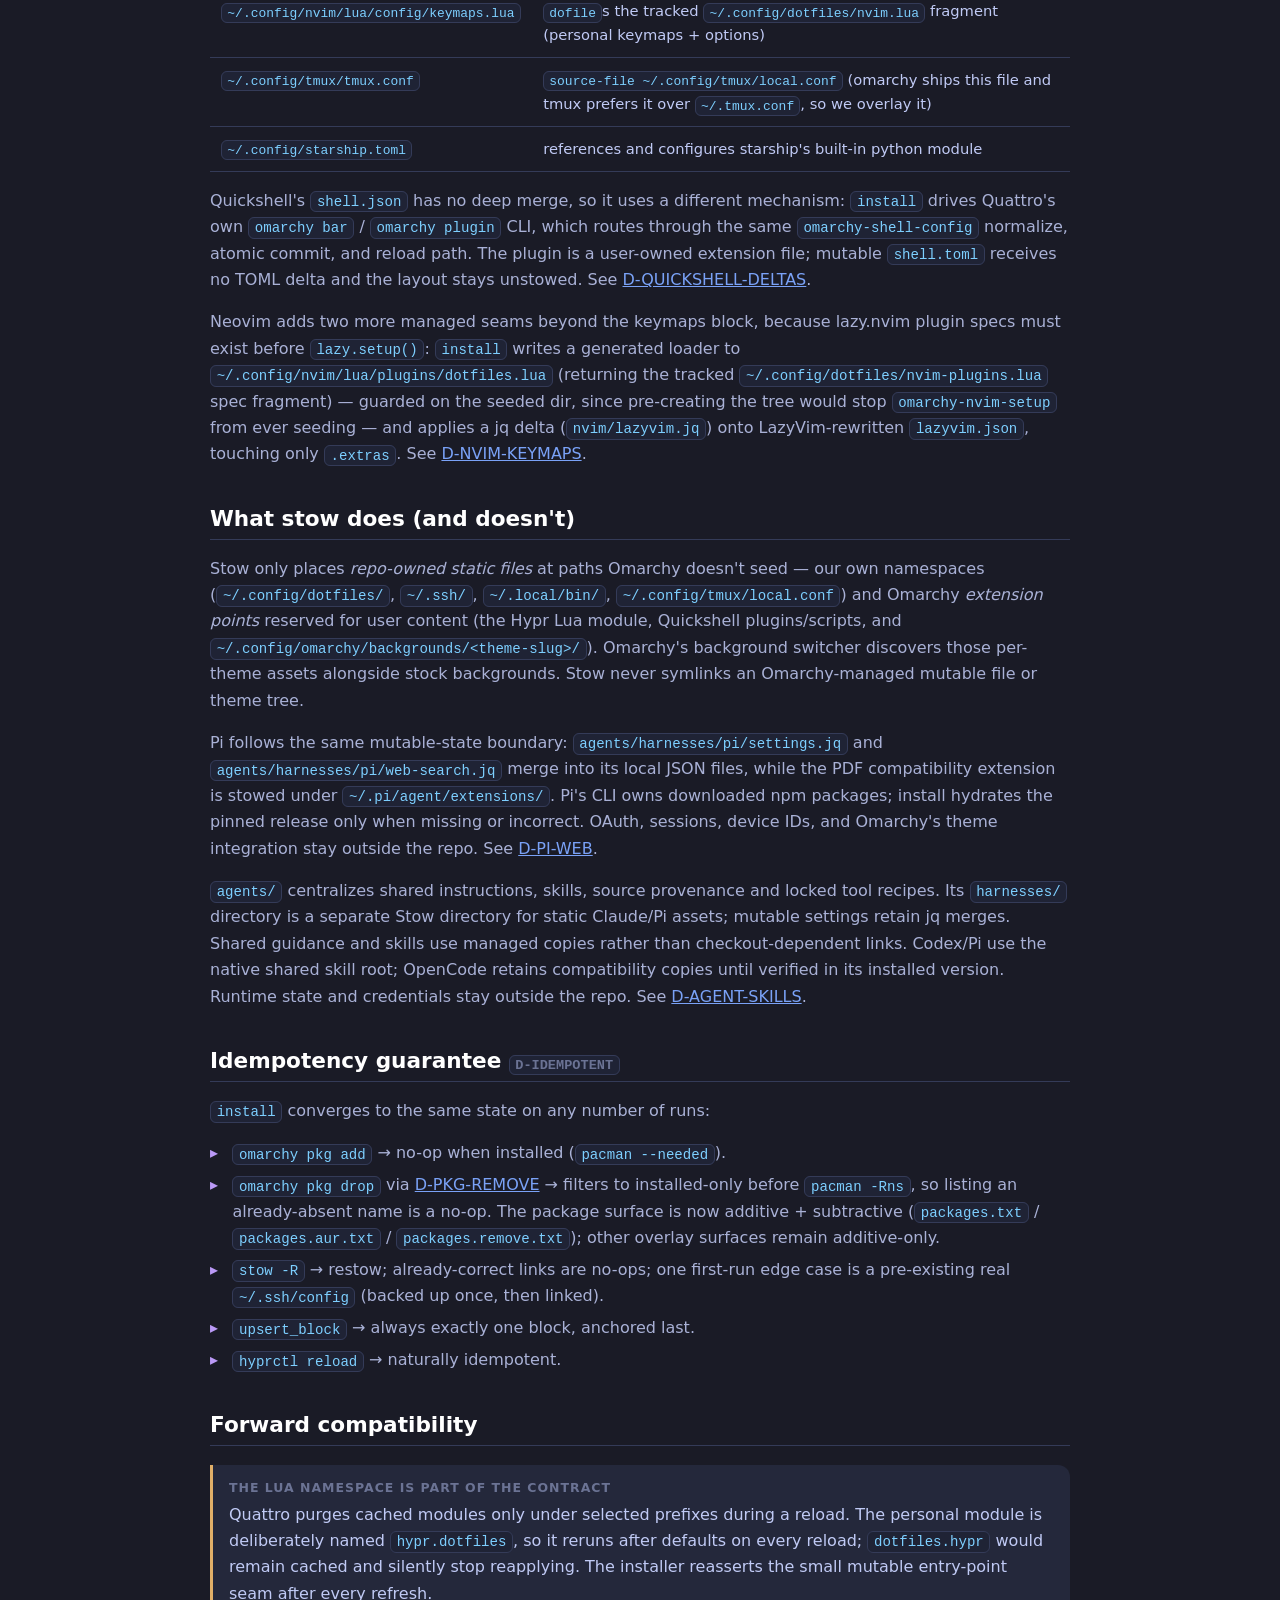
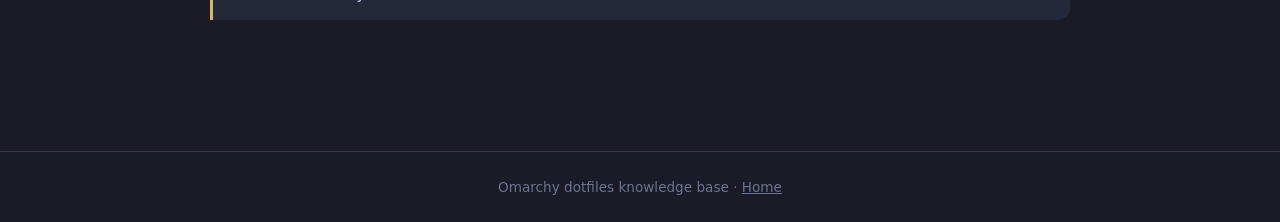
==== commit b628b9d5: "Merge origin/master with centralized agent configuration Keep shared agent setup alongside T3 Code d" ====
--- a/docs/architecture.html
+++ b/docs/architecture.html
@@ -84,8 +84,8 @@
               keymap/plugin/extras deltas, and explicit package
               additions/removals — plus repo hygiene (a <code>Makefile</code> +
               CI that lint/format the scripts and verify docs integrity, plus
-              skip-in-use mise cleanup during updates, see
-              <a href="decisions.html#D-CI">D-CI</a>).
+              native mise pruning with running-process retention during updates,
+              see <a href="decisions.html#D-CI">D-CI</a>).
             </td>
           </tr>
         </tbody>
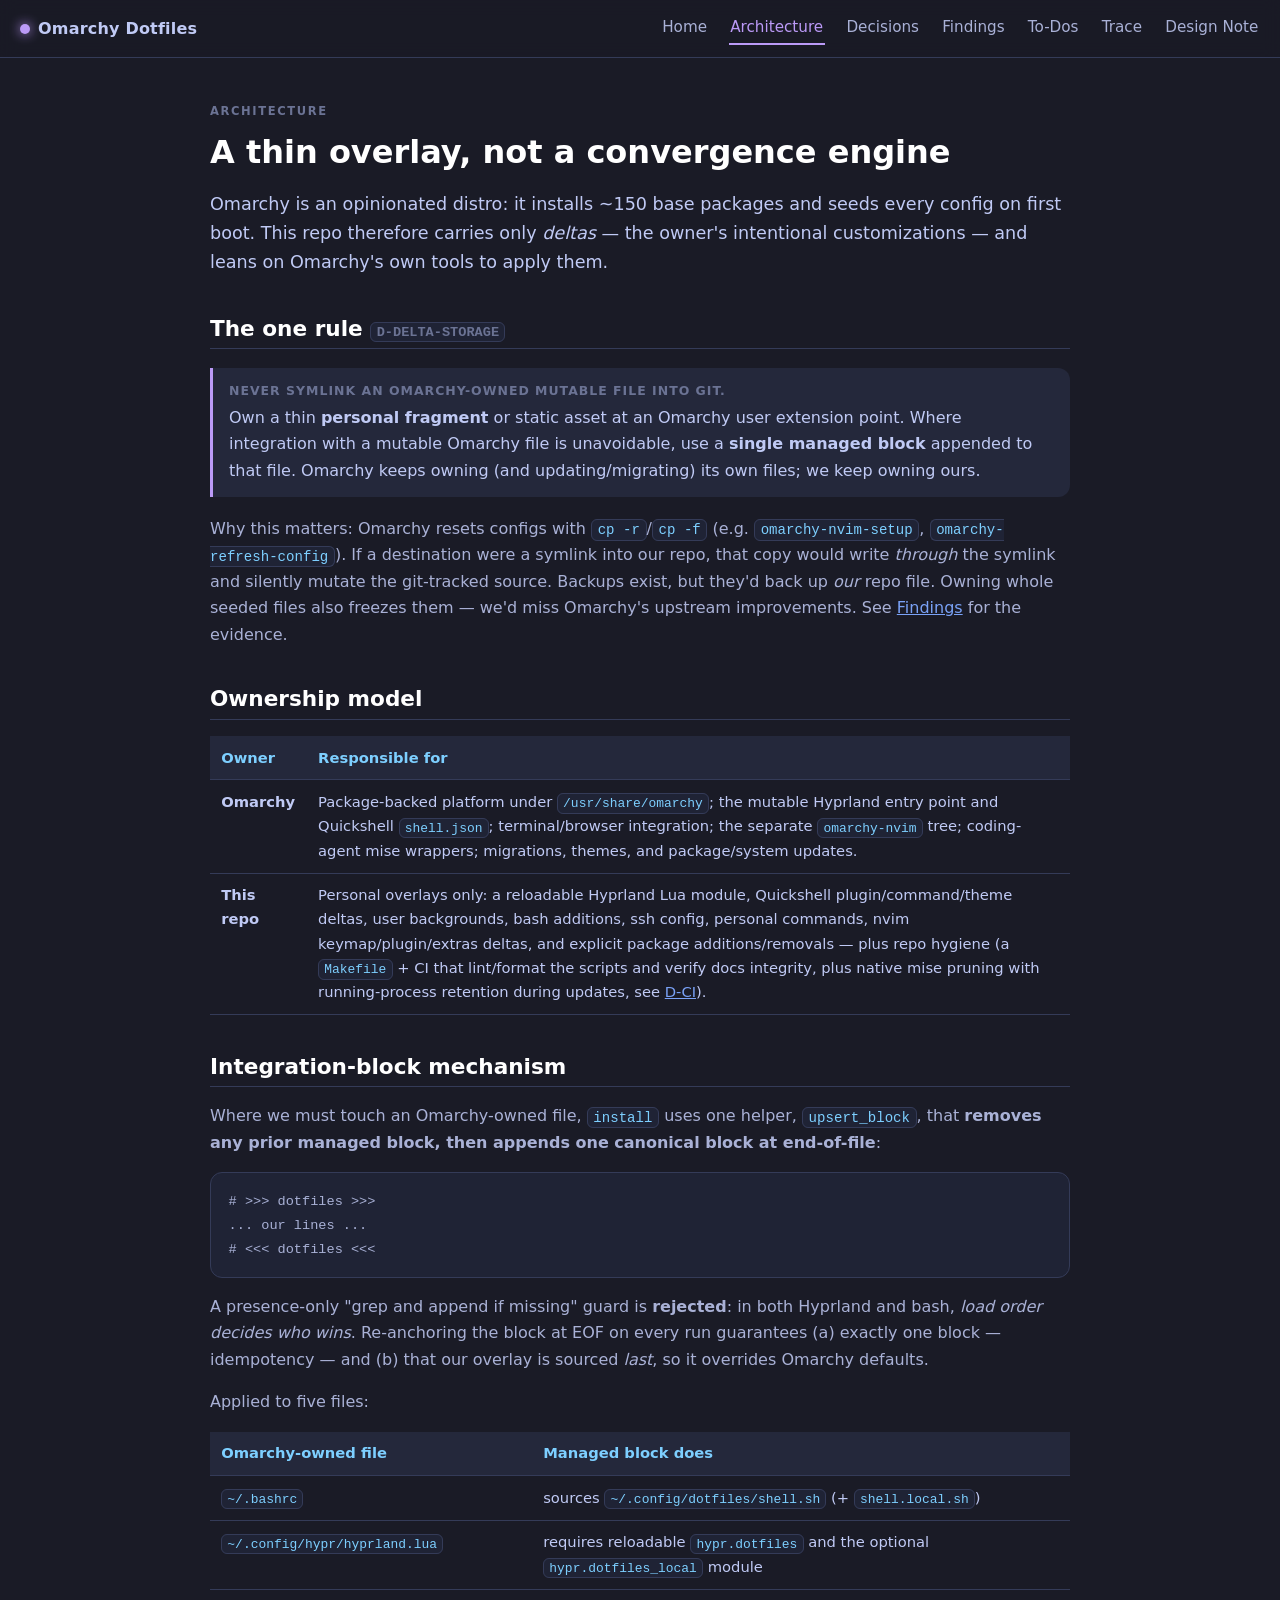
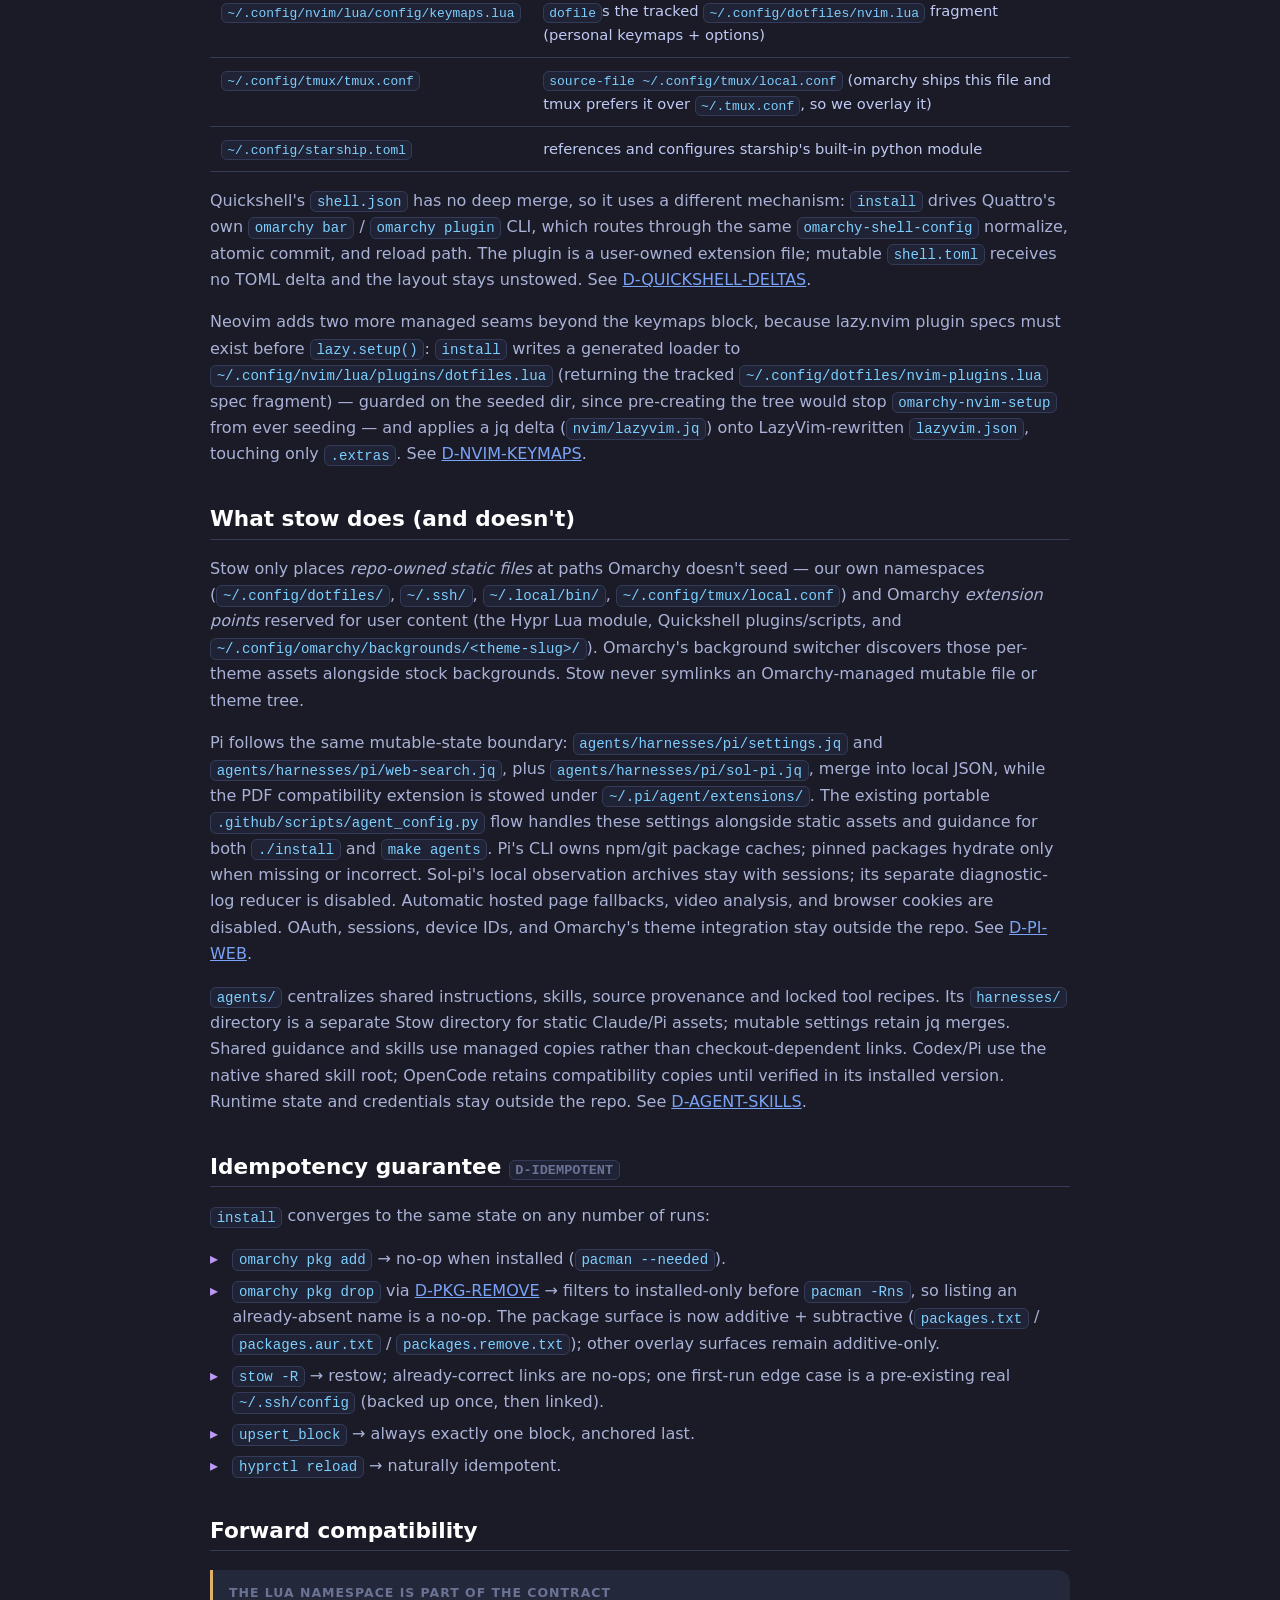
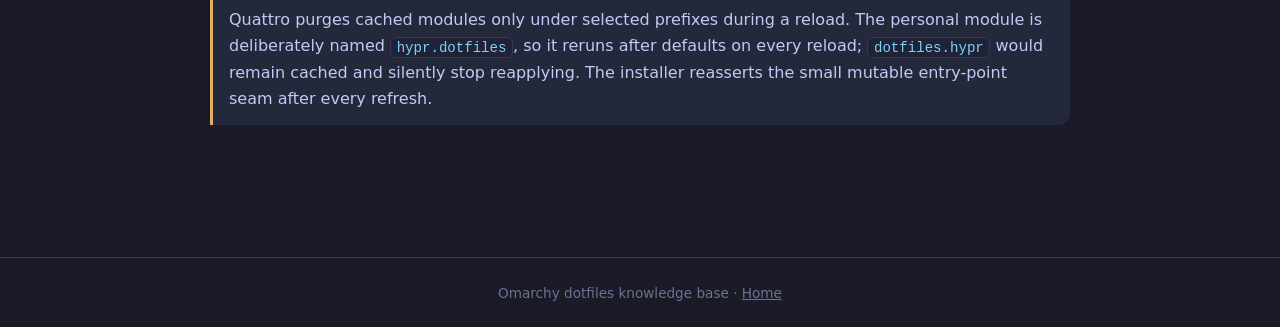
==== commit 6036950c: "Configure privacy-preserving Pi extensions through agent setup" ====
--- a/docs/architecture.html
+++ b/docs/architecture.html
@@ -195,12 +195,18 @@
       <p>
         Pi follows the same mutable-state boundary:
         <code>agents/harnesses/pi/settings.jq</code> and
-        <code>agents/harnesses/pi/web-search.jq</code> merge into its local JSON
-        files, while the PDF compatibility extension is stowed under
-        <code>~/.pi/agent/extensions/</code>. Pi's CLI owns downloaded npm
-        packages; install hydrates the pinned release only when missing or
-        incorrect. OAuth, sessions, device IDs, and Omarchy's theme integration
-        stay outside the repo. See
+        <code>agents/harnesses/pi/web-search.jq</code>, plus
+        <code>agents/harnesses/pi/sol-pi.jq</code>, merge into local JSON, while
+        the PDF compatibility extension is stowed under
+        <code>~/.pi/agent/extensions/</code>. The existing portable
+        <code>.github/scripts/agent_config.py</code> flow handles these settings
+        alongside static assets and guidance for both <code>./install</code> and
+        <code>make agents</code>. Pi's CLI owns npm/git package caches; pinned
+        packages hydrate only when missing or incorrect. Sol-pi's local
+        observation archives stay with sessions; its separate diagnostic-log
+        reducer is disabled. Automatic hosted page fallbacks, video analysis,
+        and browser cookies are disabled. OAuth, sessions, device IDs, and
+        Omarchy's theme integration stay outside the repo. See
         <a href="decisions.html#D-PI-WEB">D-PI-WEB</a>.
       </p>
 
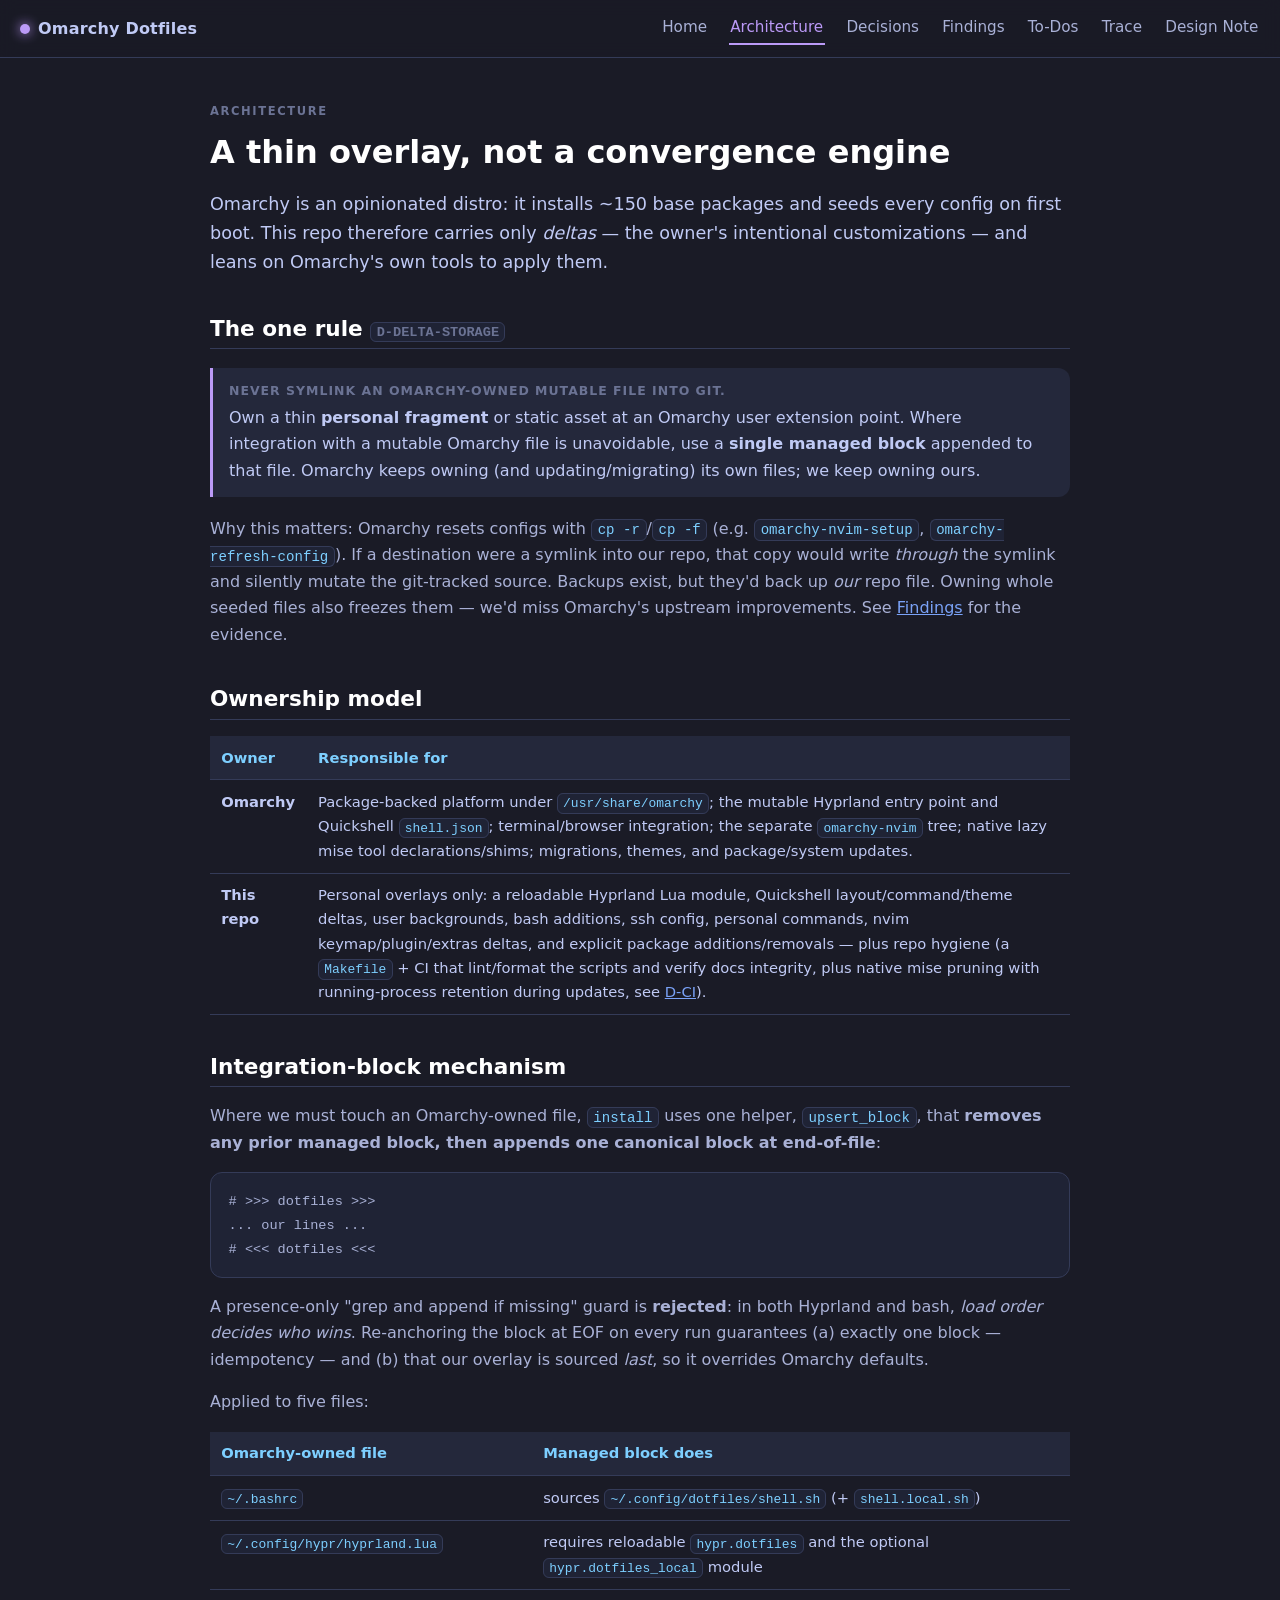
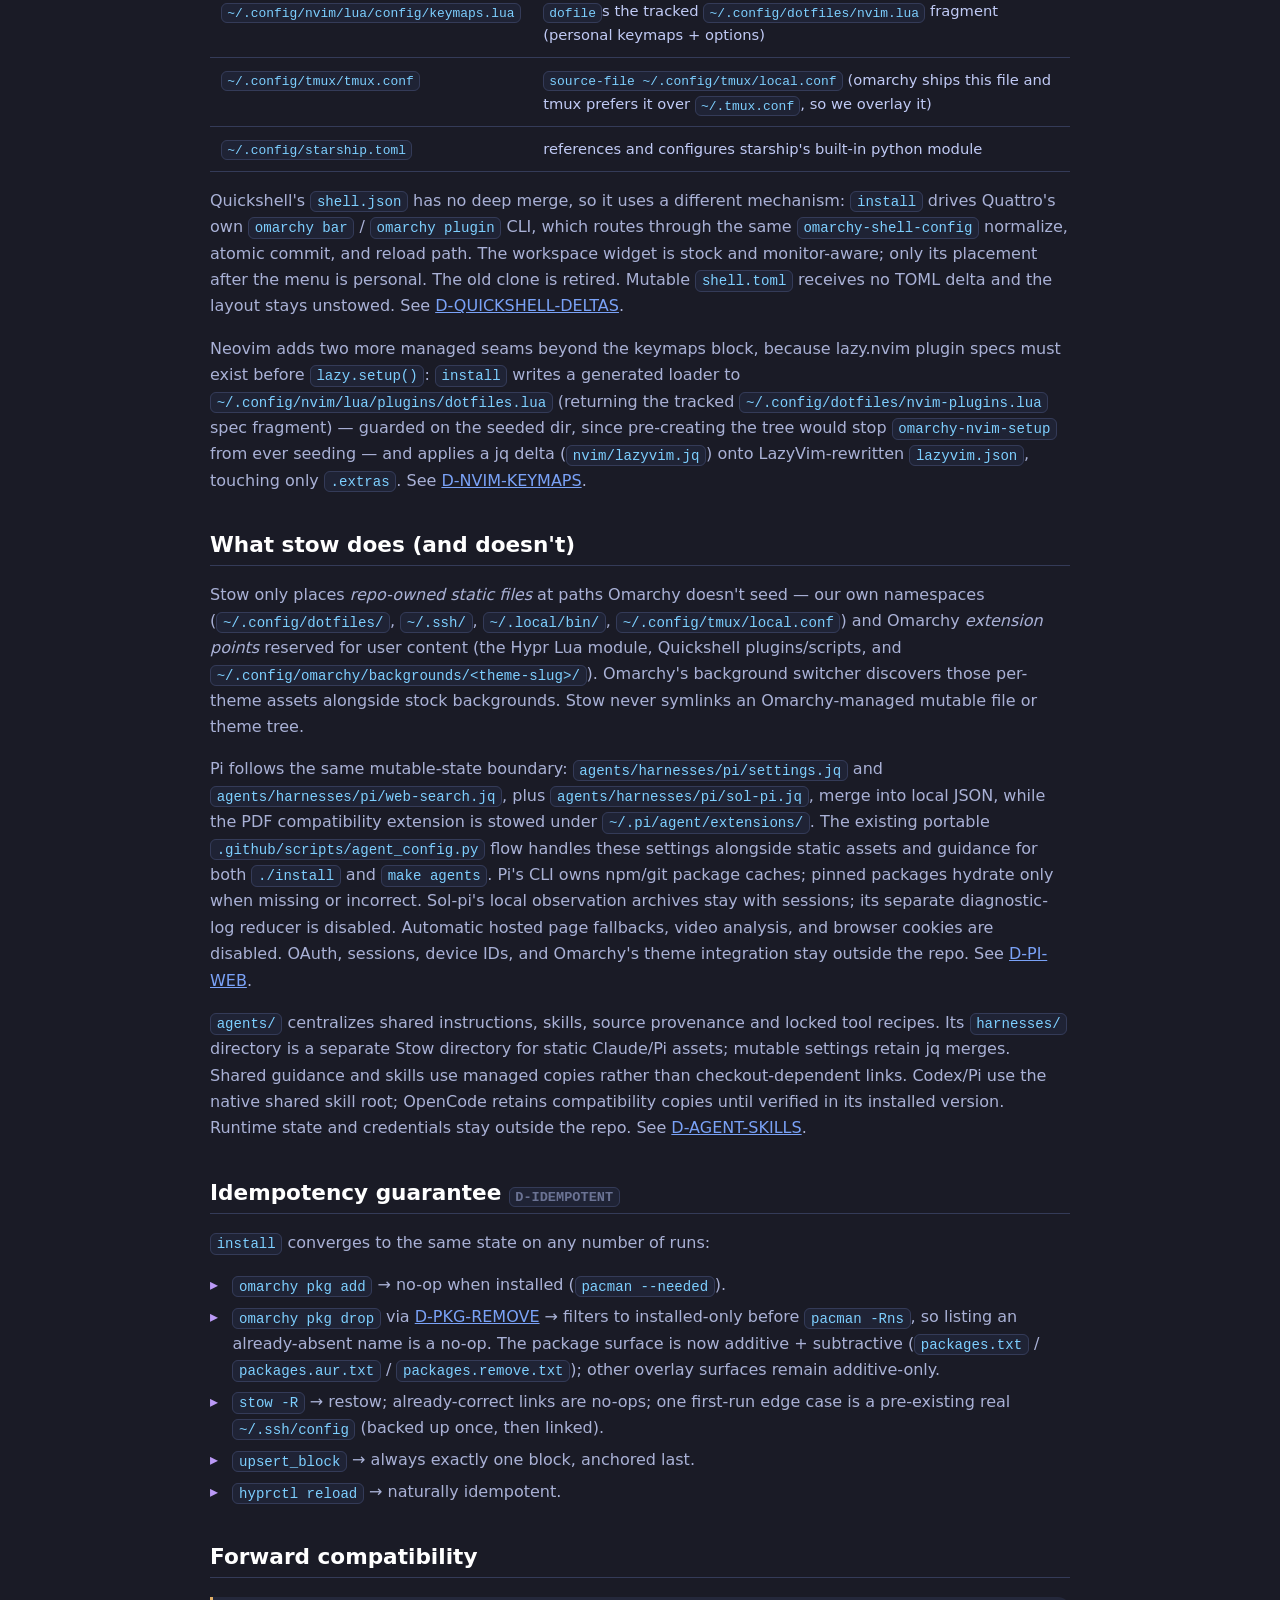
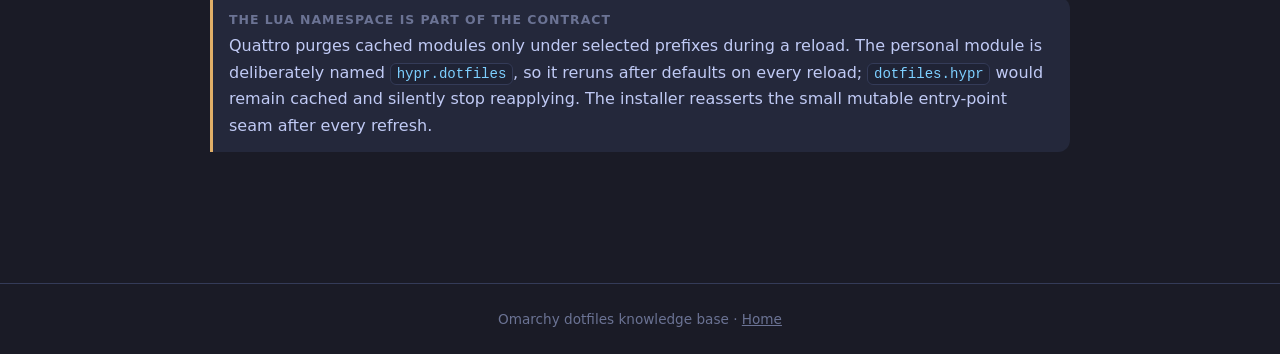
==== commit d949ebb9: "Align overlay with Omarchy 4.5 native tools and workspaces" ====
--- a/docs/architecture.html
+++ b/docs/architecture.html
@@ -71,15 +71,16 @@
               Package-backed platform under <code>/usr/share/omarchy</code>; the
               mutable Hyprland entry point and Quickshell
               <code>shell.json</code>; terminal/browser integration; the
-              separate <code>omarchy-nvim</code> tree; coding-agent mise
-              wrappers; migrations, themes, and package/system updates.
+              separate <code>omarchy-nvim</code> tree; native lazy mise tool
+              declarations/shims; migrations, themes, and package/system
+              updates.
             </td>
           </tr>
           <tr>
             <td><strong>This repo</strong></td>
             <td>
               Personal overlays only: a reloadable Hyprland Lua module,
-              Quickshell plugin/command/theme deltas, user backgrounds, bash
+              Quickshell layout/command/theme deltas, user backgrounds, bash
               additions, ssh config, personal commands, nvim
               keymap/plugin/extras deltas, and explicit package
               additions/removals — plus repo hygiene (a <code>Makefile</code> +
@@ -160,9 +161,10 @@
         different mechanism: <code>install</code> drives Quattro's own
         <code>omarchy bar</code> / <code>omarchy plugin</code> CLI, which routes
         through the same <code>omarchy-shell-config</code> normalize, atomic
-        commit, and reload path. The plugin is a user-owned extension file;
-        mutable <code>shell.toml</code> receives no TOML delta and the layout
-        stays unstowed. See
+        commit, and reload path. The workspace widget is stock and
+        monitor-aware; only its placement after the menu is personal. The old
+        clone is retired. Mutable <code>shell.toml</code> receives no TOML delta
+        and the layout stays unstowed. See
         <a href="decisions.html#D-QUICKSHELL-DELTAS">D-QUICKSHELL-DELTAS</a>.
       </p>
       <p>
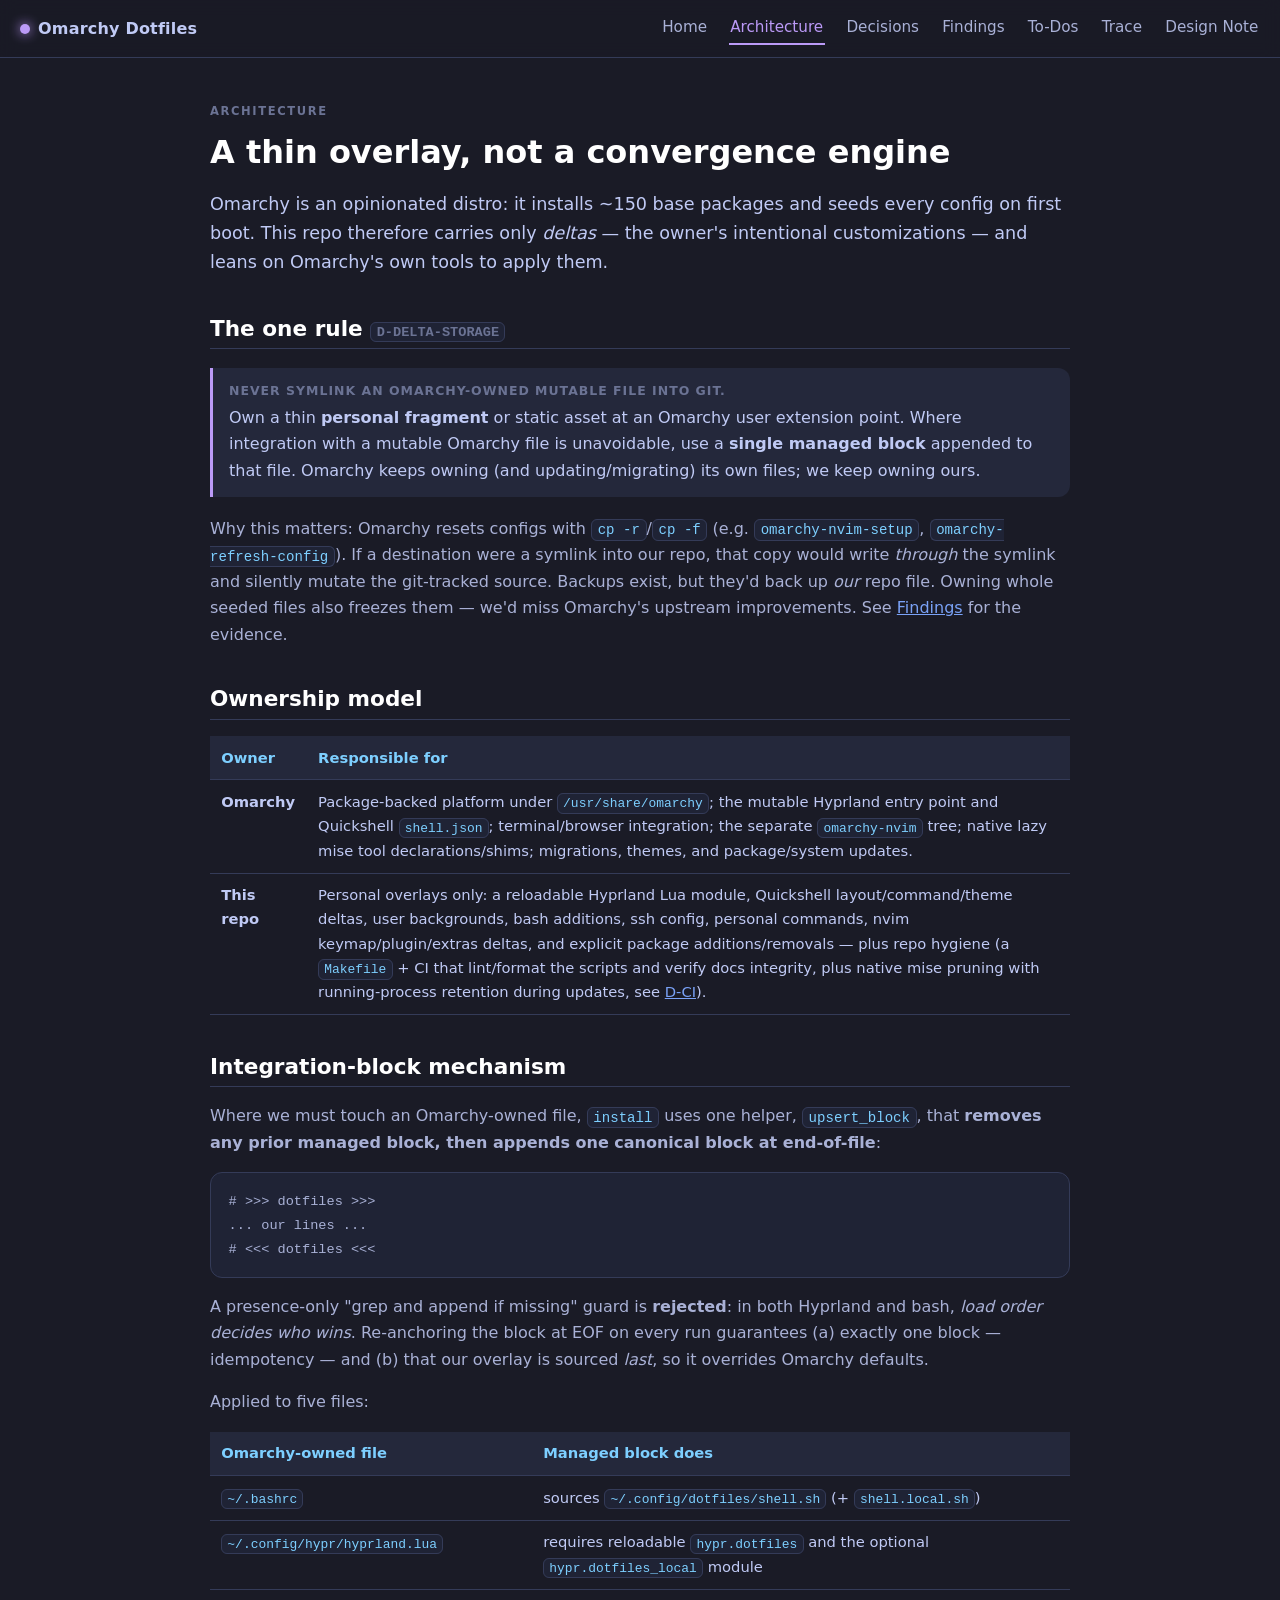
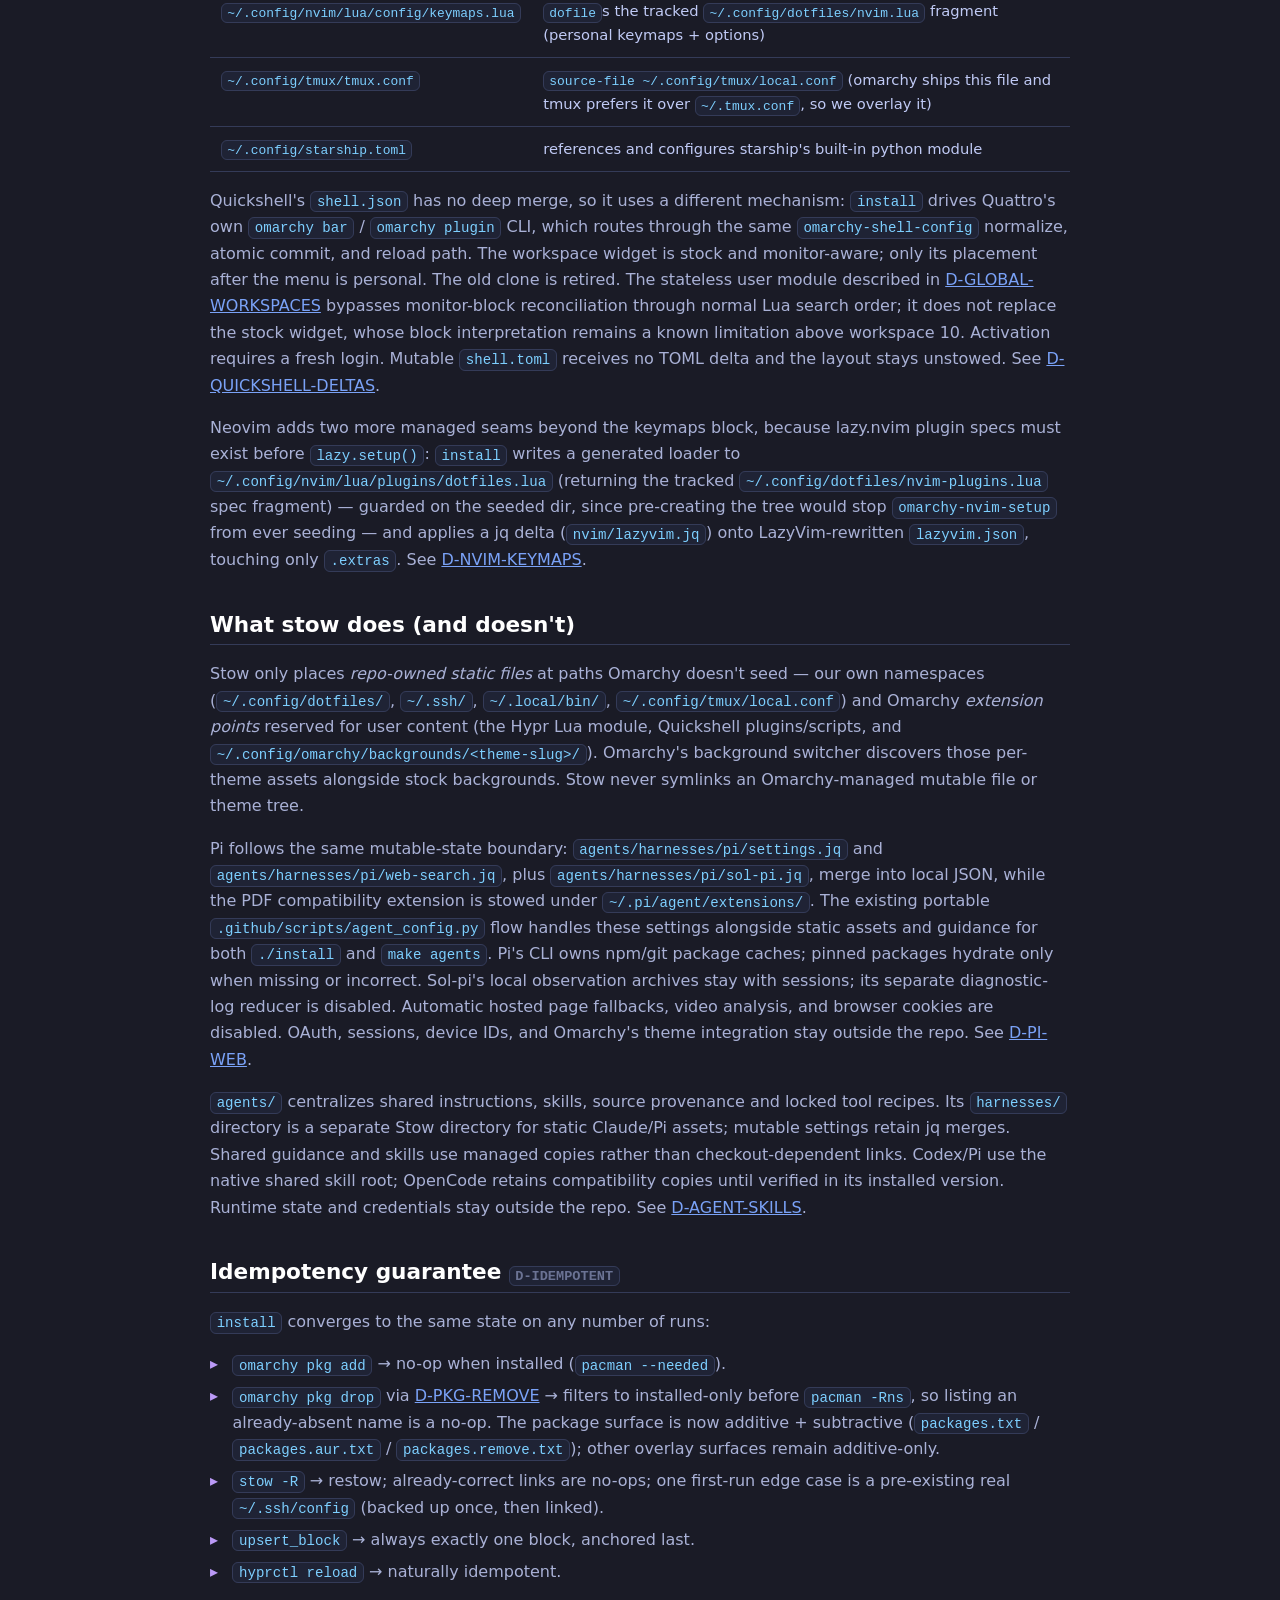
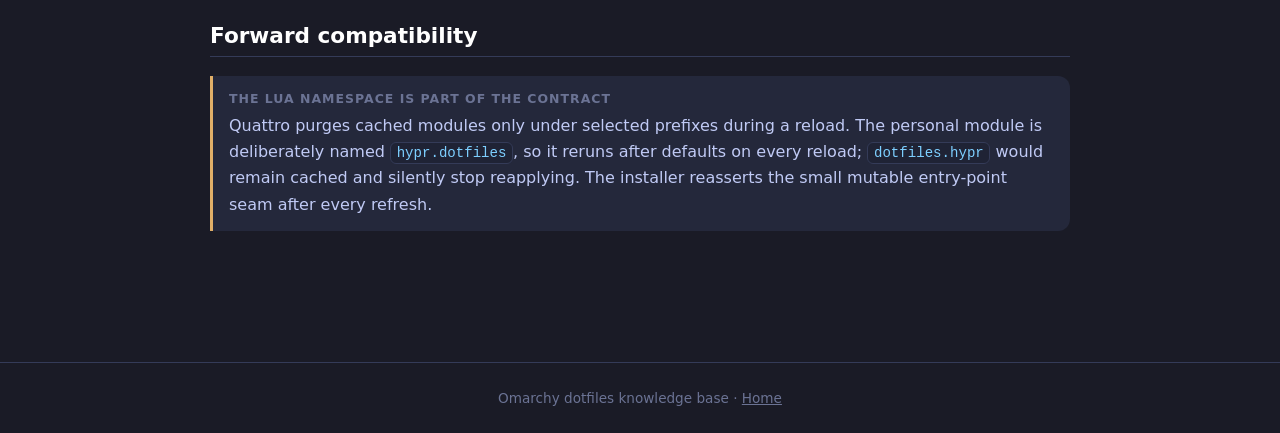
==== commit 5ae34811: "Use stateless native global workspace adapter" ====
--- a/docs/architecture.html
+++ b/docs/architecture.html
@@ -163,8 +163,13 @@
         through the same <code>omarchy-shell-config</code> normalize, atomic
         commit, and reload path. The workspace widget is stock and
         monitor-aware; only its placement after the menu is personal. The old
-        clone is retired. Mutable <code>shell.toml</code> receives no TOML delta
-        and the layout stays unstowed. See
+        clone is retired. The stateless user module described in
+        <a href="decisions.html#D-GLOBAL-WORKSPACES">D-GLOBAL-WORKSPACES</a>
+        bypasses monitor-block reconciliation through normal Lua search order;
+        it does not replace the stock widget, whose block interpretation remains
+        a known limitation above workspace 10. Activation requires a fresh
+        login. Mutable <code>shell.toml</code> receives no TOML delta and the
+        layout stays unstowed. See
         <a href="decisions.html#D-QUICKSHELL-DELTAS">D-QUICKSHELL-DELTAS</a>.
       </p>
       <p>
